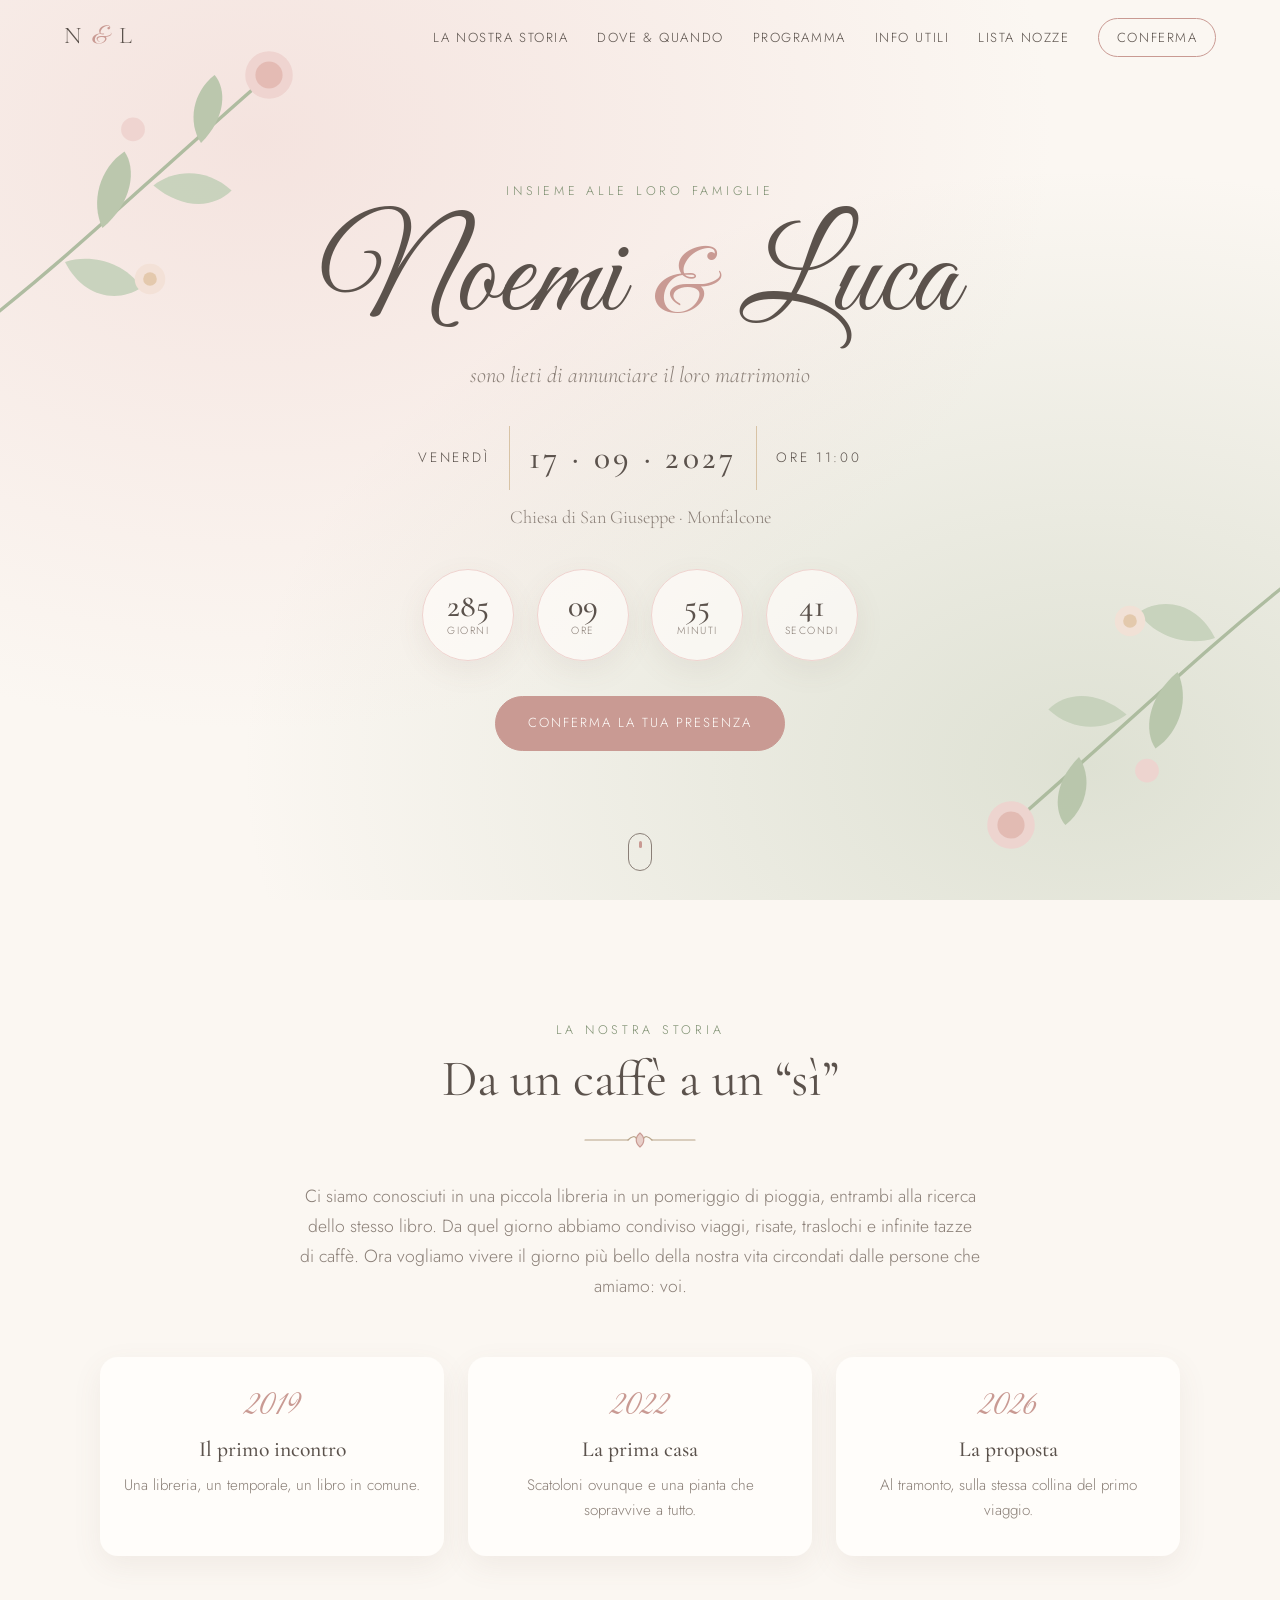
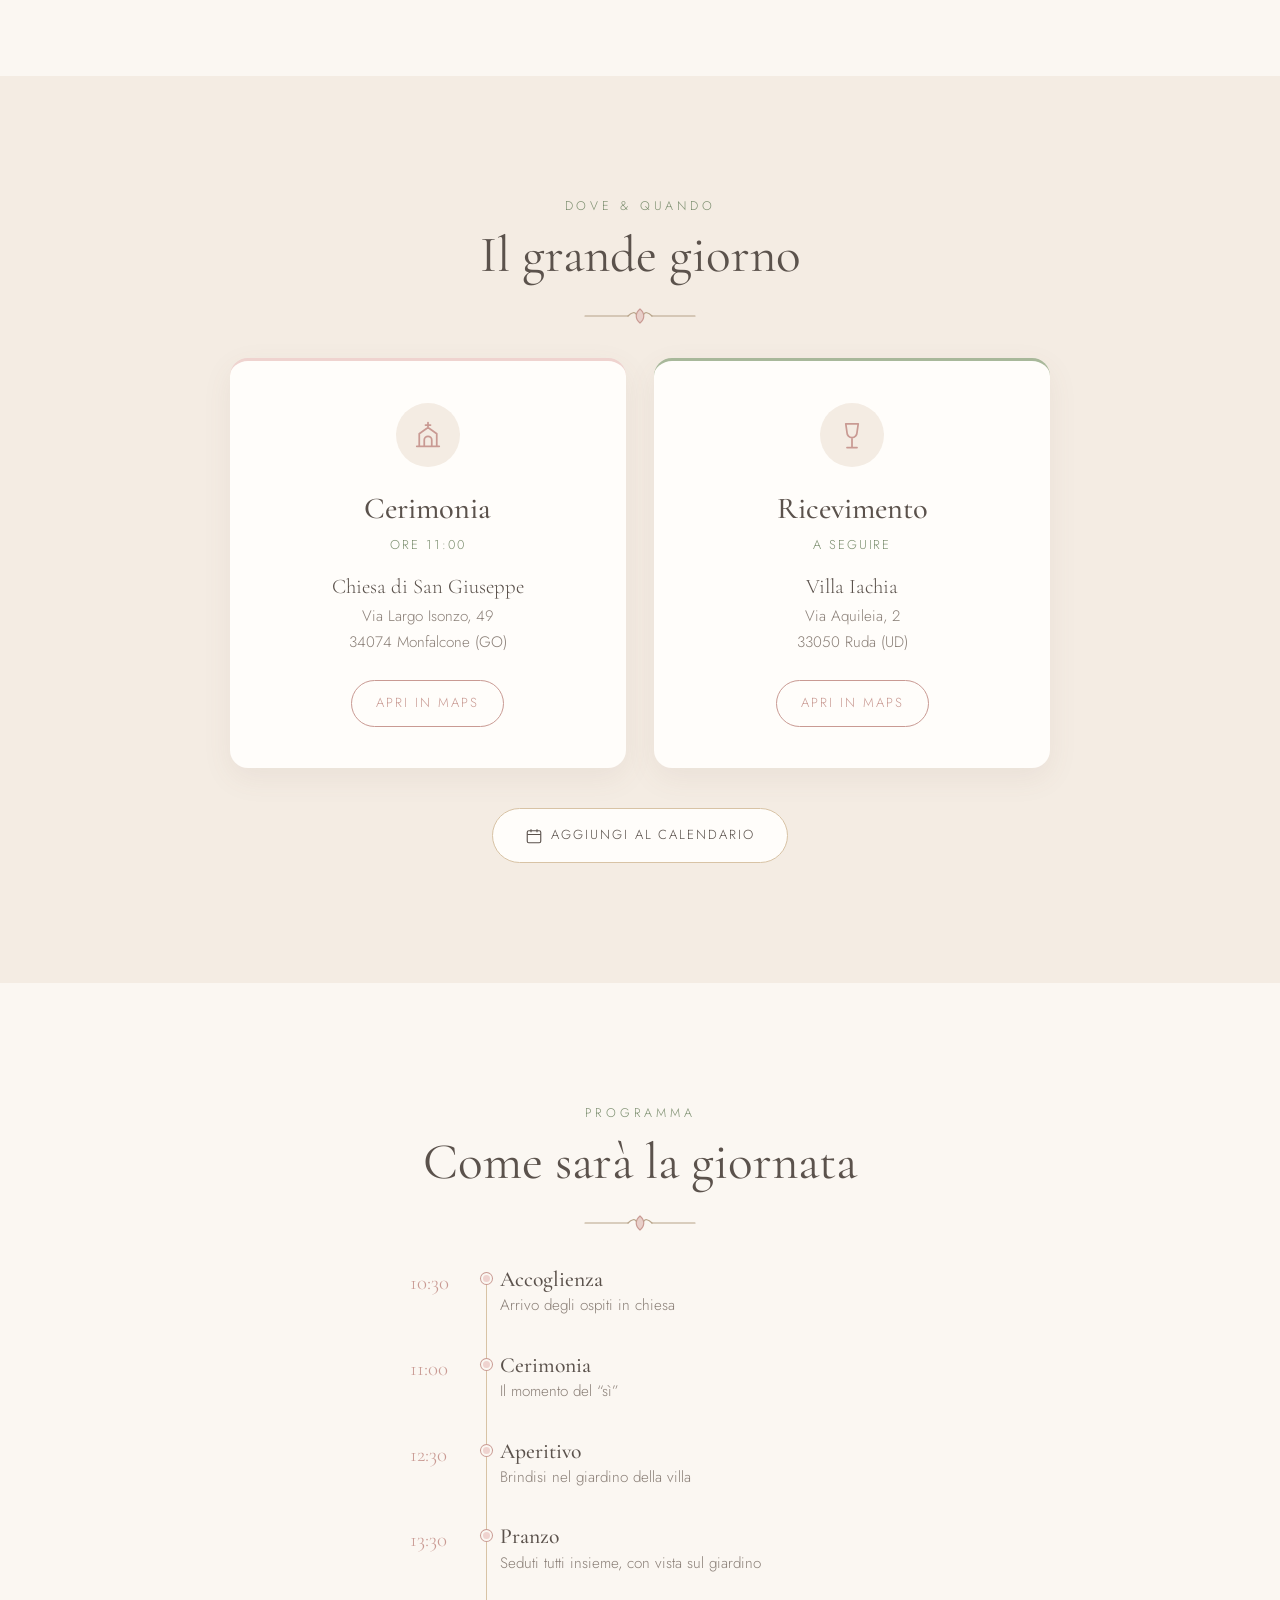
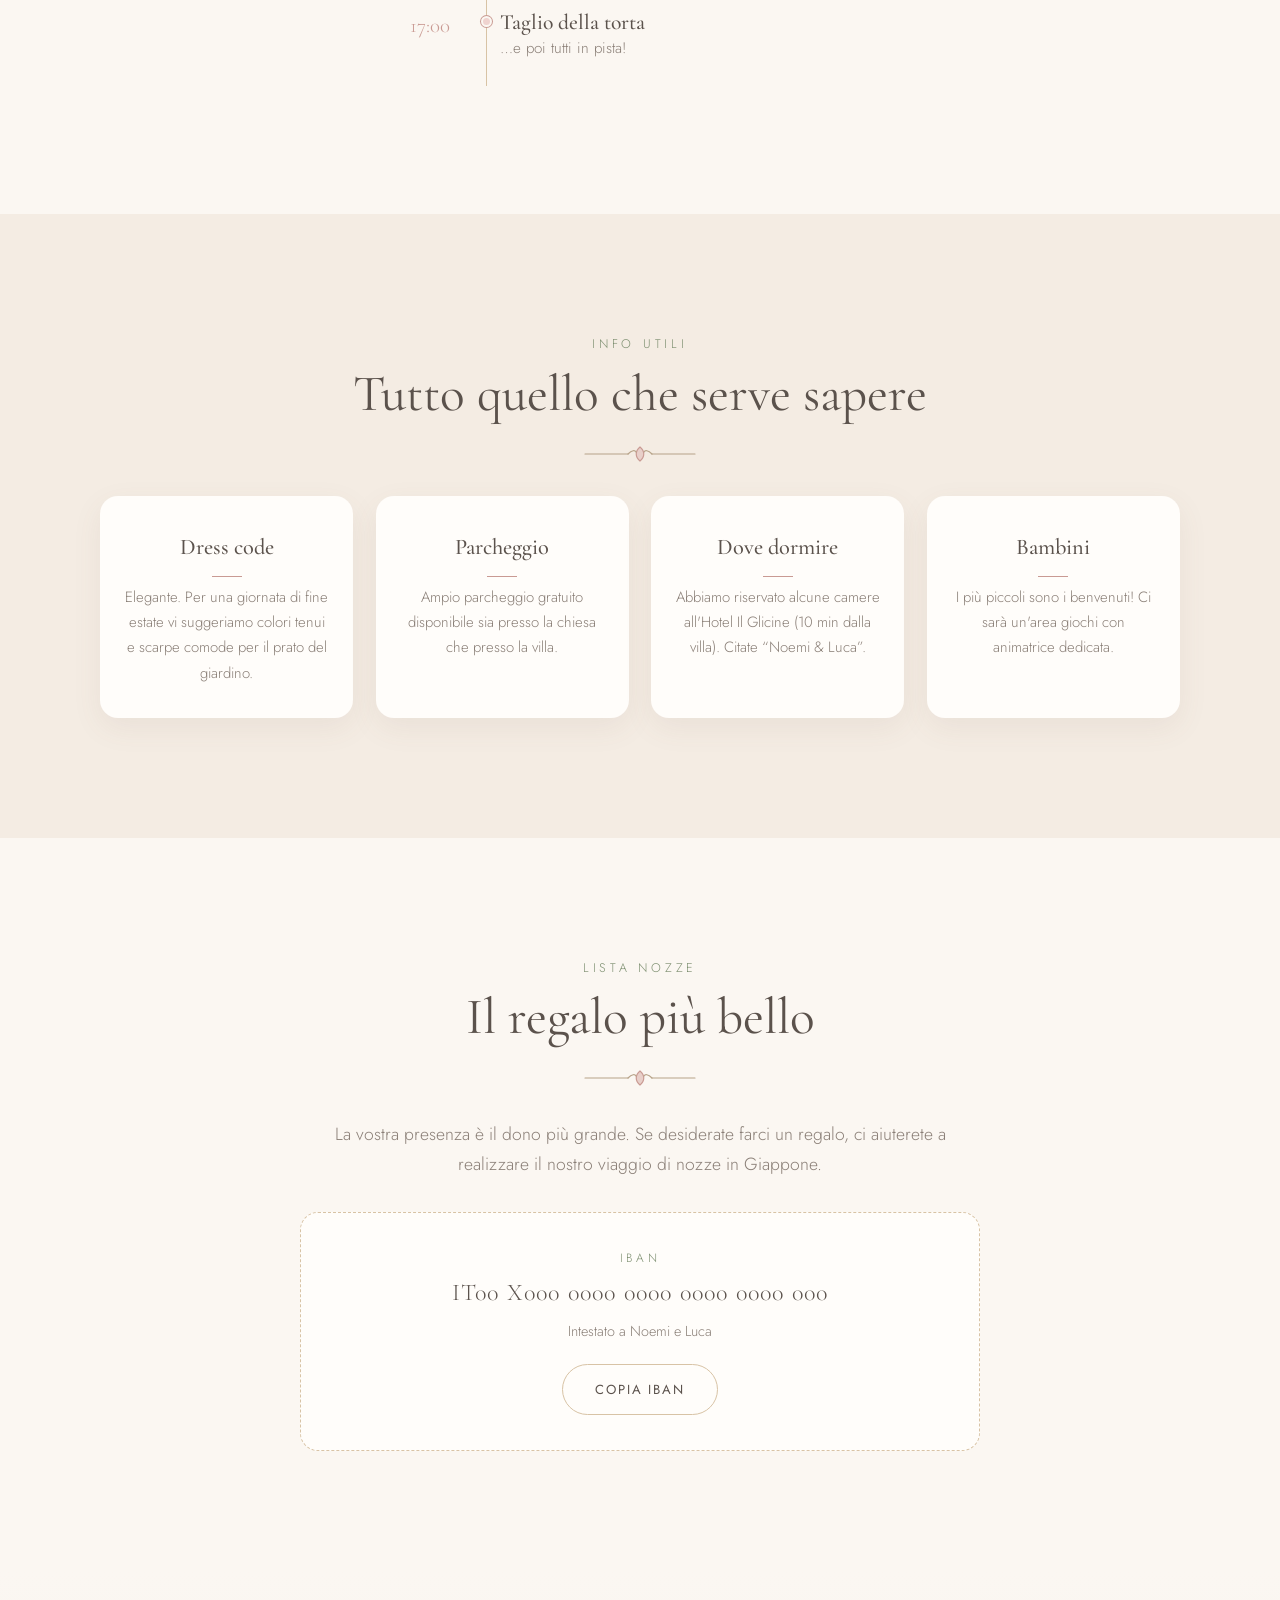
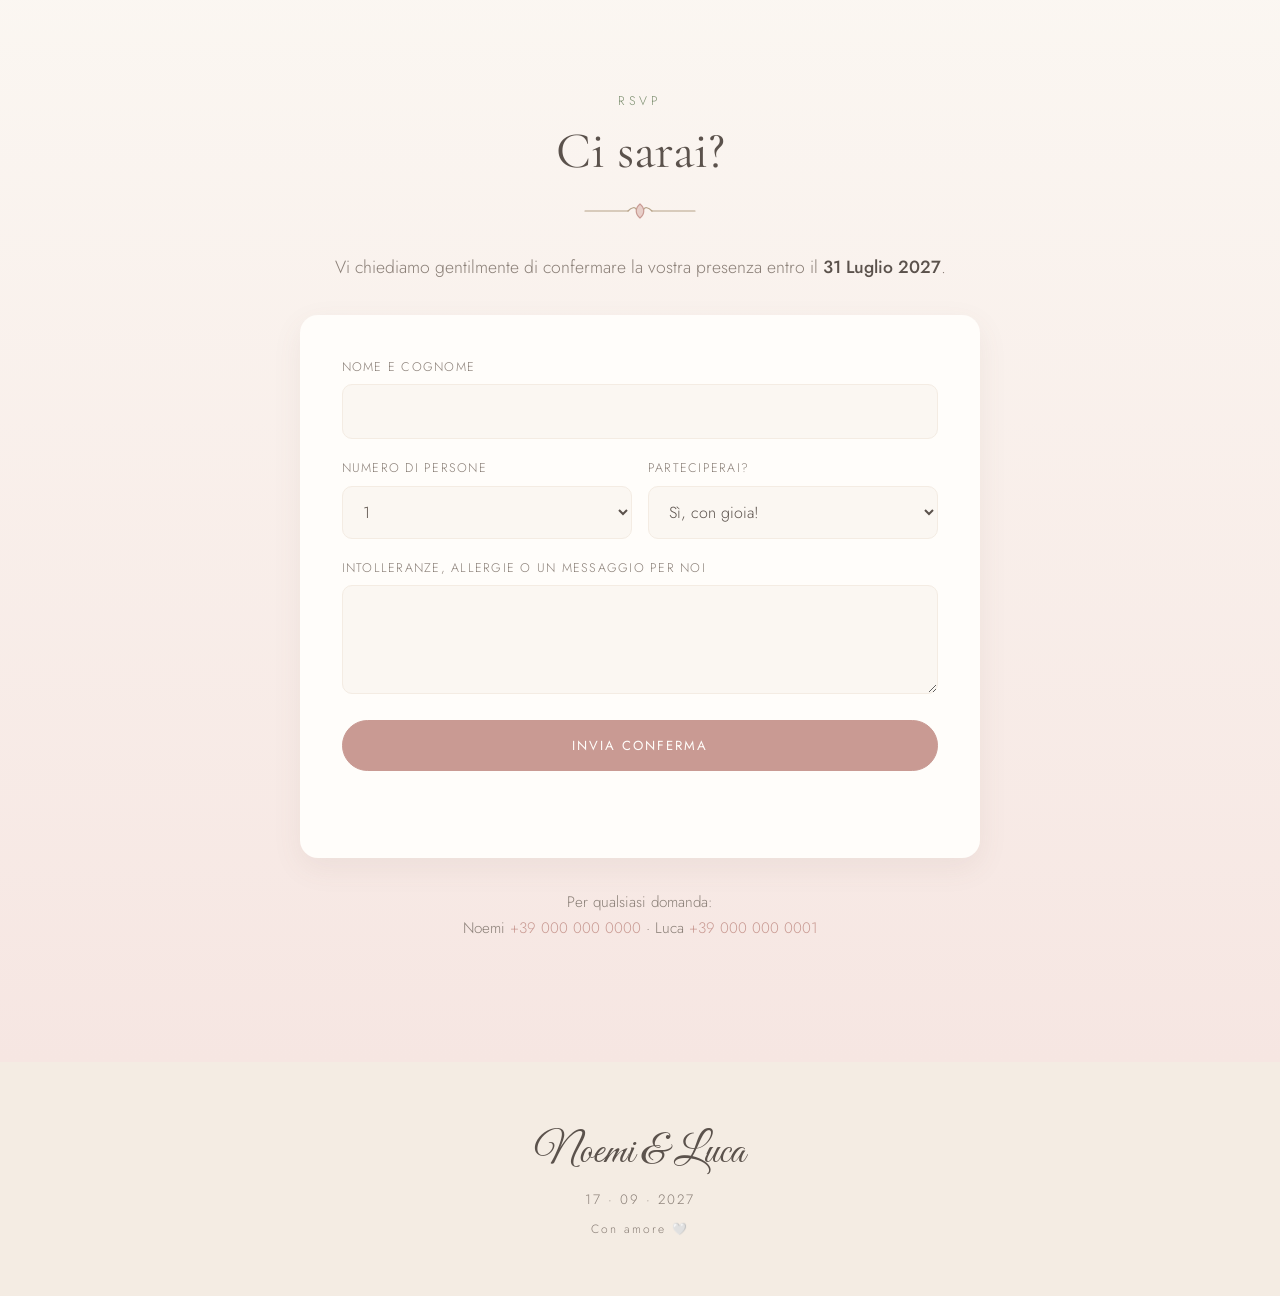
==== index.html @ fcfa87f2 "Luoghi reali dall'invito: Chiesa di San Giuseppe (Monfalcone), Villa Iachia (Ruda) Co-Authored-By: C" ====
<!DOCTYPE html>
<html lang="it">
<head>
  <meta charset="UTF-8">
  <meta name="viewport" content="width=device-width, initial-scale=1.0">
  <title>Noemi & Luca · 17 Settembre 2027</title>
  <meta name="description" content="Siete invitati al matrimonio di Noemi e Luca. Tutte le informazioni su cerimonia, ricevimento e conferma presenza.">
  <meta property="og:title" content="Noemi & Luca si sposano">
  <meta property="og:description" content="17 Settembre 2027 · Tutte le informazioni sul nostro giorno speciale">
  <meta name="theme-color" content="#f8f3ed">
  <link rel="icon" href="data:image/svg+xml,<svg xmlns='http://www.w3.org/2000/svg' viewBox='0 0 100 100'><text y='.9em' font-size='90'>💍</text></svg>">
  <link rel="preconnect" href="https://fonts.googleapis.com">
  <link rel="preconnect" href="https://fonts.gstatic.com" crossorigin>
  <link href="https://fonts.googleapis.com/css2?family=Cormorant+Garamond:ital,wght@0,400;0,500;0,600;1,400&family=Great+Vibes&family=Jost:wght@300;400;500&display=swap" rel="stylesheet">
  <link rel="stylesheet" href="assets/style.css">
</head>
<body>

  <!-- NAV -->
  <header class="nav" id="nav">
    <a href="#home" class="nav__logo">N <span>&amp;</span> L</a>
    <button class="nav__toggle" id="navToggle" aria-label="Apri menu" aria-expanded="false">
      <span></span><span></span>
    </button>
    <nav class="nav__links" id="navLinks">
      <a href="#storia">La nostra storia</a>
      <a href="#dove">Dove &amp; quando</a>
      <a href="#programma">Programma</a>
      <a href="#info">Info utili</a>
      <a href="#regalo">Lista nozze</a>
      <a href="#rsvp" class="nav__cta">Conferma</a>
    </nav>
  </header>

  <!-- HERO -->
  <section class="hero" id="home">
    <svg class="hero__floral hero__floral--tl" viewBox="0 0 200 200" aria-hidden="true"><use href="#floral"/></svg>
    <svg class="hero__floral hero__floral--br" viewBox="0 0 200 200" aria-hidden="true"><use href="#floral"/></svg>

    <div class="hero__content reveal">
      <p class="hero__pre">Insieme alle loro famiglie</p>
      <h1 class="hero__names">Noemi <span>&amp;</span> Luca</h1>
      <p class="hero__sub">sono lieti di annunciare il loro matrimonio</p>
      <div class="hero__date">
        <span>Venerdì</span>
        <strong>17 · 09 · 2027</strong>
        <span>ore 11:00</span>
      </div>
      <p class="hero__place">Chiesa di San Giuseppe · Monfalcone</p>

      <div class="countdown" id="countdown" aria-label="Conto alla rovescia">
        <div><b id="cd-d">0</b><small>giorni</small></div>
        <div><b id="cd-h">0</b><small>ore</small></div>
        <div><b id="cd-m">0</b><small>minuti</small></div>
        <div><b id="cd-s">0</b><small>secondi</small></div>
      </div>

      <a href="#rsvp" class="btn">Conferma la tua presenza</a>
    </div>

    <a href="#storia" class="hero__scroll" aria-label="Scorri giù"><span></span></a>
  </section>

  <!-- STORIA -->
  <section class="section" id="storia">
    <div class="container narrow reveal">
      <p class="eyebrow">La nostra storia</p>
      <h2 class="title">Da un caffè a un “sì”</h2>
      <div class="divider"><svg viewBox="0 0 120 20" aria-hidden="true"><use href="#leafline"/></svg></div>
      <p class="lead">
        Ci siamo conosciuti in una piccola libreria in un pomeriggio di pioggia, entrambi alla ricerca
        dello stesso libro. Da quel giorno abbiamo condiviso viaggi, risate, traslochi e infinite tazze di caffè.
        Ora vogliamo vivere il giorno più bello della nostra vita circondati dalle persone che amiamo: voi.
      </p>
    </div>

    <div class="container timeline-story reveal">
      <div class="moment">
        <span class="moment__year">2019</span>
        <h3>Il primo incontro</h3>
        <p>Una libreria, un temporale, un libro in comune.</p>
      </div>
      <div class="moment">
        <span class="moment__year">2022</span>
        <h3>La prima casa</h3>
        <p>Scatoloni ovunque e una pianta che sopravvive a tutto.</p>
      </div>
      <div class="moment">
        <span class="moment__year">2026</span>
        <h3>La proposta</h3>
        <p>Al tramonto, sulla stessa collina del primo viaggio.</p>
      </div>
    </div>
  </section>

  <!-- DOVE & QUANDO -->
  <section class="section section--tint" id="dove">
    <div class="container reveal">
      <p class="eyebrow">Dove &amp; quando</p>
      <h2 class="title">Il grande giorno</h2>
      <div class="divider"><svg viewBox="0 0 120 20" aria-hidden="true"><use href="#leafline"/></svg></div>

      <div class="cards">
        <article class="card">
          <div class="card__icon">
            <svg viewBox="0 0 24 24" aria-hidden="true"><path d="M12 2v4M10 4h4M5 21V11l7-5 7 5v10M9 21v-5a3 3 0 0 1 6 0v5M3 21h18"/></svg>
          </div>
          <h3>Cerimonia</h3>
          <p class="card__time">ore 11:00</p>
          <p class="card__place">Chiesa di San Giuseppe</p>
          <p class="card__addr">Via Largo Isonzo, 49<br>34074 Monfalcone (GO)</p>
          <a class="btn btn--ghost" href="https://maps.google.com/?q=Chiesa+di+San+Giuseppe+Largo+Isonzo+Monfalcone" target="_blank" rel="noopener">Apri in Maps</a>
        </article>

        <article class="card">
          <div class="card__icon">
            <svg viewBox="0 0 24 24" aria-hidden="true"><path d="M8 22h8M12 15v7M7 3h10l-1 7a4 4 0 0 1-8 0L7 3z"/></svg>
          </div>
          <h3>Ricevimento</h3>
          <p class="card__time">a seguire</p>
          <p class="card__place">Villa Iachia</p>
          <p class="card__addr">Via Aquileia, 2<br>33050 Ruda (UD)</p>
          <a class="btn btn--ghost" href="https://maps.google.com/?q=Villa+Iachia+Via+Aquileia+2+Ruda" target="_blank" rel="noopener">Apri in Maps</a>
        </article>
      </div>

      <div class="calendar-cta">
        <a class="btn btn--soft" href="#" id="addToCalendar">
          <svg viewBox="0 0 24 24" aria-hidden="true"><rect x="3" y="5" width="18" height="16" rx="2"/><path d="M3 10h18M8 3v4M16 3v4"/></svg>
          Aggiungi al calendario
        </a>
      </div>
    </div>
  </section>

  <!-- PROGRAMMA -->
  <section class="section" id="programma">
    <div class="container narrow reveal">
      <p class="eyebrow">Programma</p>
      <h2 class="title">Come sarà la giornata</h2>
      <div class="divider"><svg viewBox="0 0 120 20" aria-hidden="true"><use href="#leafline"/></svg></div>

      <ol class="schedule">
        <li><time>10:30</time><div><h3>Accoglienza</h3><p>Arrivo degli ospiti in chiesa</p></div></li>
        <li><time>11:00</time><div><h3>Cerimonia</h3><p>Il momento del “sì”</p></div></li>
        <li><time>12:30</time><div><h3>Aperitivo</h3><p>Brindisi nel giardino della villa</p></div></li>
        <li><time>13:30</time><div><h3>Pranzo</h3><p>Seduti tutti insieme, con vista sul giardino</p></div></li>
        <li><time>17:00</time><div><h3>Taglio della torta</h3><p>…e poi tutti in pista!</p></div></li>
      </ol>
    </div>
  </section>

  <!-- INFO UTILI -->
  <section class="section section--tint" id="info">
    <div class="container reveal">
      <p class="eyebrow">Info utili</p>
      <h2 class="title">Tutto quello che serve sapere</h2>
      <div class="divider"><svg viewBox="0 0 120 20" aria-hidden="true"><use href="#leafline"/></svg></div>

      <div class="info-grid">
        <div class="info">
          <h3>Dress code</h3>
          <p>Elegante. Per una giornata di fine estate vi suggeriamo colori tenui e scarpe comode per il prato del giardino.</p>
        </div>
        <div class="info">
          <h3>Parcheggio</h3>
          <p>Ampio parcheggio gratuito disponibile sia presso la chiesa che presso la villa.</p>
        </div>
        <div class="info">
          <h3>Dove dormire</h3>
          <p>Abbiamo riservato alcune camere all'Hotel Il Glicine (10 min dalla villa). Citate “Noemi &amp; Luca”.</p>
        </div>
        <div class="info">
          <h3>Bambini</h3>
          <p>I più piccoli sono i benvenuti! Ci sarà un'area giochi con animatrice dedicata.</p>
        </div>
      </div>
    </div>
  </section>

  <!-- REGALO -->
  <section class="section" id="regalo">
    <div class="container narrow reveal">
      <p class="eyebrow">Lista nozze</p>
      <h2 class="title">Il regalo più bello</h2>
      <div class="divider"><svg viewBox="0 0 120 20" aria-hidden="true"><use href="#leafline"/></svg></div>
      <p class="lead">
        La vostra presenza è il dono più grande. Se desiderate farci un regalo,
        ci aiuterete a realizzare il nostro viaggio di nozze in Giappone.
      </p>
      <div class="gift">
        <p class="gift__label">IBAN</p>
        <p class="gift__iban" id="iban">IT00 X000 0000 0000 0000 0000 000</p>
        <p class="gift__owner">Intestato a Noemi e Luca</p>
        <button class="btn btn--soft" id="copyIban" type="button">Copia IBAN</button>
      </div>
    </div>
  </section>

  <!-- RSVP -->
  <section class="section section--rsvp" id="rsvp">
    <div class="container narrow reveal">
      <p class="eyebrow">RSVP</p>
      <h2 class="title">Ci sarai?</h2>
      <div class="divider"><svg viewBox="0 0 120 20" aria-hidden="true"><use href="#leafline"/></svg></div>
      <p class="lead">Vi chiediamo gentilmente di confermare la vostra presenza entro il <strong>31 Luglio 2027</strong>.</p>

      <form class="rsvp" id="rsvpForm">
        <div class="field">
          <label for="nome">Nome e cognome</label>
          <input id="nome" name="nome" type="text" required autocomplete="name">
        </div>
        <div class="field-row">
          <div class="field">
            <label for="ospiti">Numero di persone</label>
            <select id="ospiti" name="ospiti">
              <option>1</option><option>2</option><option>3</option><option>4</option><option>5+</option>
            </select>
          </div>
          <div class="field">
            <label for="presenza">Parteciperai?</label>
            <select id="presenza" name="presenza">
              <option>Sì, con gioia!</option>
              <option>Purtroppo no</option>
            </select>
          </div>
        </div>
        <div class="field">
          <label for="note">Intolleranze, allergie o un messaggio per noi</label>
          <textarea id="note" name="note" rows="3"></textarea>
        </div>
        <button class="btn" type="submit">Invia conferma</button>
        <p class="rsvp__msg" id="rsvpMsg" role="status"></p>
      </form>

      <p class="contacts">
        Per qualsiasi domanda:<br>
        Noemi <a href="tel:+390000000000">+39 000 000 0000</a> · Luca <a href="tel:+390000000001">+39 000 000 0001</a>
      </p>
    </div>
  </section>

  <footer class="footer">
    <p class="footer__names">Noemi &amp; Luca</p>
    <p>17 · 09 · 2027</p>
    <p class="footer__small">Con amore 🤍</p>
  </footer>

  <!-- SVG sprites -->
  <svg width="0" height="0" style="position:absolute" aria-hidden="true">
    <defs>
      <g id="floral" fill="none" stroke-linecap="round">
        <path d="M10 190 C 50 140, 80 110, 150 30" stroke="#a8b89a" stroke-width="2"/>
        <path d="M40 150 C 20 140, 15 120, 25 105 C 40 115, 45 135, 40 150Z" fill="#c5d1ba" />
        <path d="M60 128 C 75 110, 95 108, 105 115 C 95 130, 75 135, 60 128Z" fill="#b5c4a8" />
        <path d="M85 98 C 70 80, 72 62, 82 52 C 95 66, 95 85, 85 98Z" fill="#c5d1ba" />
        <path d="M110 70 C 125 55, 142 55, 150 62 C 140 75, 122 78, 110 70Z" fill="#b5c4a8" />
        <circle cx="150" cy="30" r="14" fill="#efd3cf"/>
        <circle cx="150" cy="30" r="8" fill="#e3b7b0"/>
        <circle cx="30" cy="100" r="9" fill="#f3e1d6"/>
        <circle cx="30" cy="100" r="4" fill="#e3c6a8"/>
        <circle cx="118" cy="110" r="7" fill="#efd3cf"/>
      </g>
      <g id="leafline" fill="none" stroke="#b8a48a" stroke-width="1.2" stroke-linecap="round">
        <path d="M5 10 H48 M72 10 H115"/>
        <path d="M60 3 C 55 7, 55 13, 60 17 C 65 13, 65 7, 60 3Z" fill="#e8cfc9" stroke="#c99a93"/>
        <path d="M48 10 C 52 6, 55 6, 56 8 M72 10 C 68 6, 65 6, 64 8"/>
      </g>
    </defs>
  </svg>

  <script src="assets/script.js"></script>
</body>
</html>
---- assets/style.css ----
/* ===== Palette delicata ===== */
:root {
  --cream: #fbf7f2;
  --linen: #f4ece3;
  --blush: #efd3cf;
  --rose: #c99a93;
  --sage: #a8b89a;
  --sage-dark: #7d8f70;
  --champagne: #d8c3a5;
  --ink: #5b524c;
  --ink-soft: #8a7f77;
  --white: #fffdfa;

  --serif: "Cormorant Garamond", Georgia, serif;
  --script: "Great Vibes", cursive;
  --sans: "Jost", system-ui, sans-serif;

  --radius: 18px;
  --shadow: 0 10px 30px rgba(120, 95, 80, .08);
}

*, *::before, *::after { box-sizing: border-box; margin: 0; padding: 0; }
html { scroll-behavior: smooth; scroll-padding-top: 70px; }
body {
  font-family: var(--sans);
  font-weight: 300;
  color: var(--ink);
  background: var(--cream);
  line-height: 1.7;
  -webkit-font-smoothing: antialiased;
  overflow-x: hidden;
}
img, svg { display: block; max-width: 100%; }
a { color: var(--rose); }

.container { width: min(1080px, 90%); margin-inline: auto; }
.narrow { width: min(680px, 90%); text-align: center; }

/* ===== NAV ===== */
.nav {
  position: fixed; inset: 0 0 auto 0; z-index: 50;
  display: flex; align-items: center; justify-content: space-between;
  padding: 1rem 5%;
  transition: background .4s, box-shadow .4s, padding .4s;
}
.nav.scrolled {
  background: rgba(251, 247, 242, .92);
  backdrop-filter: blur(8px);
  box-shadow: 0 2px 20px rgba(120, 95, 80, .06);
  padding-block: .6rem;
}
.nav__logo {
  font-family: var(--serif); font-size: 1.5rem; letter-spacing: .1em;
  color: var(--ink); text-decoration: none;
}
.nav__logo span { font-family: var(--script); color: var(--rose); font-size: 1.6rem; }
.nav__links { display: flex; gap: 1.8rem; align-items: center; }
.nav__links a {
  color: var(--ink); text-decoration: none; font-size: .82rem;
  letter-spacing: .12em; text-transform: uppercase; position: relative;
}
.nav__links a:not(.nav__cta)::after {
  content: ""; position: absolute; left: 0; bottom: -4px; height: 1px; width: 0;
  background: var(--rose); transition: width .3s;
}
.nav__links a:hover::after { width: 100%; }
.nav__cta {
  border: 1px solid var(--rose); padding: .45rem 1.1rem; border-radius: 999px;
  transition: background .3s, color .3s;
}
.nav__cta:hover { background: var(--rose); color: var(--white) !important; }
.nav__toggle { display: none; }

/* ===== HERO ===== */
.hero {
  min-height: 100vh; min-height: 100svh;
  display: grid; place-items: center; text-align: center;
  position: relative; overflow: hidden;
  padding: 6rem 1.5rem 4rem;
  background:
    radial-gradient(ellipse at 20% 15%, rgba(239, 211, 207, .55), transparent 55%),
    radial-gradient(ellipse at 85% 85%, rgba(168, 184, 154, .35), transparent 55%),
    var(--cream);
}
.hero__floral { position: absolute; width: clamp(160px, 28vw, 340px); opacity: .9; pointer-events: none; }
.hero__floral--tl { top: -10px; left: -20px; transform: rotate(90deg) scaleX(-1); }
.hero__floral--br { bottom: -10px; right: -20px; transform: rotate(-90deg) scaleX(-1); }

.hero__pre, .eyebrow {
  font-size: .78rem; letter-spacing: .3em; text-transform: uppercase; color: var(--sage-dark);
}
.hero__names {
  font-family: var(--script); font-weight: 400;
  font-size: clamp(3.6rem, 13vw, 8rem); line-height: 1.1;
  color: var(--ink); margin: .5rem 0 .3rem;
}
.hero__names span { color: var(--rose); font-size: .7em; padding: 0 .1em; }
.hero__sub { font-family: var(--serif); font-style: italic; font-size: clamp(1.1rem, 3.5vw, 1.4rem); color: var(--ink-soft); }
.hero__date {
  display: flex; align-items: center; justify-content: center; gap: 1.2rem;
  margin: 2rem auto .8rem; font-size: .85rem; letter-spacing: .2em; text-transform: uppercase;
}
.hero__date strong {
  font-family: var(--serif); font-weight: 500; font-size: clamp(1.5rem, 5vw, 2.1rem);
  letter-spacing: .1em; padding: .2rem 1.2rem;
  border-left: 1px solid var(--champagne); border-right: 1px solid var(--champagne);
}
.hero__place { font-family: var(--serif); font-size: 1.15rem; color: var(--ink-soft); }

.countdown {
  display: flex; justify-content: center; gap: clamp(.6rem, 3vw, 1.4rem);
  margin: 2.2rem 0;
}
.countdown div {
  width: clamp(66px, 18vw, 92px); aspect-ratio: 1;
  display: grid; place-content: center;
  background: rgba(255, 253, 250, .7); border: 1px solid var(--blush);
  border-radius: 50%; box-shadow: var(--shadow);
}
.countdown b { font-family: var(--serif); font-weight: 500; font-size: clamp(1.4rem, 5vw, 2rem); line-height: 1; }
.countdown small { font-size: .65rem; letter-spacing: .15em; text-transform: uppercase; color: var(--ink-soft); }

.hero__scroll {
  position: absolute; bottom: 1.8rem; left: 50%; transform: translateX(-50%);
  width: 24px; height: 38px; border: 1px solid var(--ink-soft); border-radius: 12px;
}
.hero__scroll span {
  position: absolute; top: 7px; left: 50%; width: 3px; height: 7px; margin-left: -1.5px;
  background: var(--rose); border-radius: 2px; animation: scroll 1.8s infinite;
}
@keyframes scroll { 0% { opacity: 0; transform: translateY(0); } 40% { opacity: 1; } 100% { opacity: 0; transform: translateY(12px); } }

/* ===== BUTTONS ===== */
.btn {
  display: inline-flex; align-items: center; gap: .5rem;
  font-family: var(--sans); font-size: .82rem; letter-spacing: .15em; text-transform: uppercase;
  padding: .95rem 2rem; border-radius: 999px; border: 1px solid var(--rose);
  background: var(--rose); color: var(--white); text-decoration: none; cursor: pointer;
  transition: transform .25s, box-shadow .25s, background .25s;
}
.btn:hover { transform: translateY(-2px); box-shadow: 0 8px 20px rgba(201, 154, 147, .35); }
.btn--ghost { background: transparent; color: var(--rose); padding: .7rem 1.5rem; }
.btn--ghost:hover { background: var(--rose); color: var(--white); }
.btn--soft { background: var(--white); color: var(--ink); border-color: var(--champagne); }
.btn--soft svg { width: 18px; fill: none; stroke: currentColor; stroke-width: 1.5; }

/* ===== SECTIONS ===== */
.section { padding: clamp(4.5rem, 10vw, 7.5rem) 0; text-align: center; }
.section--tint { background: var(--linen); }
.section--rsvp { background: linear-gradient(180deg, var(--cream), #f6e6e2); }
.title {
  font-family: var(--serif); font-weight: 400;
  font-size: clamp(2.1rem, 6vw, 3.2rem); line-height: 1.2; margin-top: .5rem;
}
.divider { width: 120px; margin: 1.2rem auto 2rem; }
.lead { font-size: clamp(1rem, 2.5vw, 1.1rem); color: var(--ink-soft); }
.lead strong { color: var(--ink); font-weight: 500; }

/* Story */
.timeline-story {
  display: grid; grid-template-columns: repeat(3, 1fr); gap: 1.5rem; margin-top: 3.5rem;
}
.moment {
  padding: 2rem 1.5rem; background: var(--white); border-radius: var(--radius);
  box-shadow: var(--shadow); position: relative;
}
.moment__year {
  font-family: var(--script); font-size: 2.2rem; color: var(--rose); line-height: 1;
}
.moment h3 { font-family: var(--serif); font-weight: 500; font-size: 1.35rem; margin: .4rem 0 .3rem; }
.moment p { font-size: .95rem; color: var(--ink-soft); }

/* Cards */
.cards { display: grid; grid-template-columns: repeat(2, 1fr); gap: 1.8rem; max-width: 820px; margin: 0 auto; }
.card {
  background: var(--white); border-radius: var(--radius); padding: 2.6rem 2rem;
  box-shadow: var(--shadow); border-top: 3px solid var(--blush);
}
.card:nth-child(2) { border-top-color: var(--sage); }
.card__icon {
  width: 64px; height: 64px; margin: 0 auto 1rem; border-radius: 50%;
  display: grid; place-items: center; background: var(--linen);
}
.card__icon svg { width: 30px; fill: none; stroke: var(--rose); stroke-width: 1.4; stroke-linecap: round; stroke-linejoin: round; }
.card h3 { font-family: var(--serif); font-weight: 500; font-size: 1.9rem; }
.card__time { letter-spacing: .15em; text-transform: uppercase; font-size: .8rem; color: var(--sage-dark); margin-bottom: .8rem; }
.card__place { font-family: var(--serif); font-size: 1.3rem; }
.card__addr { color: var(--ink-soft); font-size: .95rem; margin-bottom: 1.5rem; }
.calendar-cta { margin-top: 2.5rem; }

/* Schedule */
.schedule { list-style: none; text-align: left; position: relative; max-width: 460px; margin: 0 auto; }
.schedule::before {
  content: ""; position: absolute; left: 76px; top: 8px; bottom: 8px; width: 1px; background: var(--champagne);
}
.schedule li { display: flex; gap: 2.4rem; padding: 0 0 2rem; position: relative; }
.schedule li::before {
  content: ""; position: absolute; left: 71px; top: 8px; width: 11px; height: 11px;
  border-radius: 50%; background: var(--blush); border: 2px solid var(--cream); box-shadow: 0 0 0 1px var(--rose);
}
.schedule time { font-family: var(--serif); font-size: 1.3rem; width: 52px; flex-shrink: 0; color: var(--rose); }
.schedule h3 { font-family: var(--serif); font-weight: 500; font-size: 1.35rem; line-height: 1.3; }
.schedule p { color: var(--ink-soft); font-size: .95rem; }

/* Info */
.info-grid { display: grid; grid-template-columns: repeat(4, 1fr); gap: 1.4rem; }
.info { background: var(--white); border-radius: var(--radius); padding: 2rem 1.5rem; box-shadow: var(--shadow); }
.info h3 { font-family: var(--serif); font-weight: 500; font-size: 1.4rem; margin-bottom: .5rem; }
.info h3::after { content: ""; display: block; width: 30px; height: 1px; background: var(--rose); margin: .6rem auto 0; }
.info p { font-size: .93rem; color: var(--ink-soft); }

/* Gift */
.gift {
  margin-top: 2rem; padding: 2.2rem 1.5rem; border-radius: var(--radius);
  border: 1px dashed var(--champagne); background: var(--white);
}
.gift__label { font-size: .75rem; letter-spacing: .3em; color: var(--sage-dark); }
.gift__iban { font-family: var(--serif); font-size: clamp(1.05rem, 4vw, 1.5rem); letter-spacing: .05em; margin: .3rem 0; word-break: break-word; }
.gift__owner { color: var(--ink-soft); font-size: .9rem; margin-bottom: 1.3rem; }

/* RSVP */
.rsvp {
  text-align: left; background: var(--white); padding: clamp(1.6rem, 5vw, 2.6rem);
  border-radius: var(--radius); box-shadow: var(--shadow); margin-top: 2rem;
}
.field { display: flex; flex-direction: column; margin-bottom: 1.2rem; flex: 1; }
.field-row { display: flex; gap: 1rem; }
.field label { font-size: .78rem; letter-spacing: .1em; text-transform: uppercase; margin-bottom: .4rem; color: var(--ink-soft); }
.field input, .field select, .field textarea {
  font: inherit; color: var(--ink); background: var(--cream);
  border: 1px solid var(--linen); border-radius: 10px; padding: .8rem 1rem;
  transition: border-color .3s, box-shadow .3s; width: 100%;
}
.field input:focus, .field select:focus, .field textarea:focus {
  outline: none; border-color: var(--blush); box-shadow: 0 0 0 3px rgba(239, 211, 207, .5);
}
.rsvp .btn { width: 100%; justify-content: center; margin-top: .4rem; }
.rsvp__msg { text-align: center; margin-top: 1rem; font-family: var(--serif); font-size: 1.2rem; color: var(--sage-dark); min-height: 1.5em; }
.contacts { margin-top: 2rem; color: var(--ink-soft); font-size: .95rem; }
.contacts a { text-decoration: none; }

/* Footer */
.footer { text-align: center; padding: 3.5rem 1rem; background: var(--linen); color: var(--ink-soft); letter-spacing: .15em; font-size: .85rem; }
.footer__names { font-family: var(--script); font-size: 2.6rem; color: var(--ink); letter-spacing: 0; }
.footer__small { margin-top: .5rem; font-size: .75rem; }

/* Reveal animation */
.reveal { opacity: 0; transform: translateY(30px); transition: opacity 1s ease, transform 1s ease; }
.reveal.visible { opacity: 1; transform: none; }
@media (prefers-reduced-motion: reduce) {
  .reveal { opacity: 1; transform: none; transition: none; }
  html { scroll-behavior: auto; }
}

/* ===== RESPONSIVE ===== */
@media (max-width: 960px) {
  .info-grid { grid-template-columns: repeat(2, 1fr); }
}
@media (max-width: 820px) {
  .nav__toggle {
    display: flex; flex-direction: column; gap: 6px; z-index: 60;
    background: none; border: 0; cursor: pointer; padding: 8px;
  }
  .nav__toggle span { width: 26px; height: 1.5px; background: var(--ink); transition: transform .3s; }
  .nav__toggle[aria-expanded="true"] span:first-child { transform: translateY(3.75px) rotate(45deg); }
  .nav__toggle[aria-expanded="true"] span:last-child { transform: translateY(-3.75px) rotate(-45deg); }
  .nav__links {
    position: fixed; inset: 0; flex-direction: column; justify-content: center; gap: 2rem;
    background: rgba(251, 247, 242, .98); opacity: 0; pointer-events: none; transition: opacity .35s;
  }
  .nav__links.open { opacity: 1; pointer-events: auto; }
  .nav__links a { font-size: 1rem; }

  .timeline-story, .cards { grid-template-columns: 1fr; }
}
@media (max-width: 560px) {
  .info-grid { grid-template-columns: 1fr; }
  .field-row { flex-direction: column; gap: 0; }
  .hero__date { gap: .6rem; font-size: .7rem; }
  .hero__date strong { padding: .2rem .7rem; }
  .schedule::before { left: 64px; }
  .schedule li::before { left: 59px; }
  .schedule li { gap: 2rem; }
}
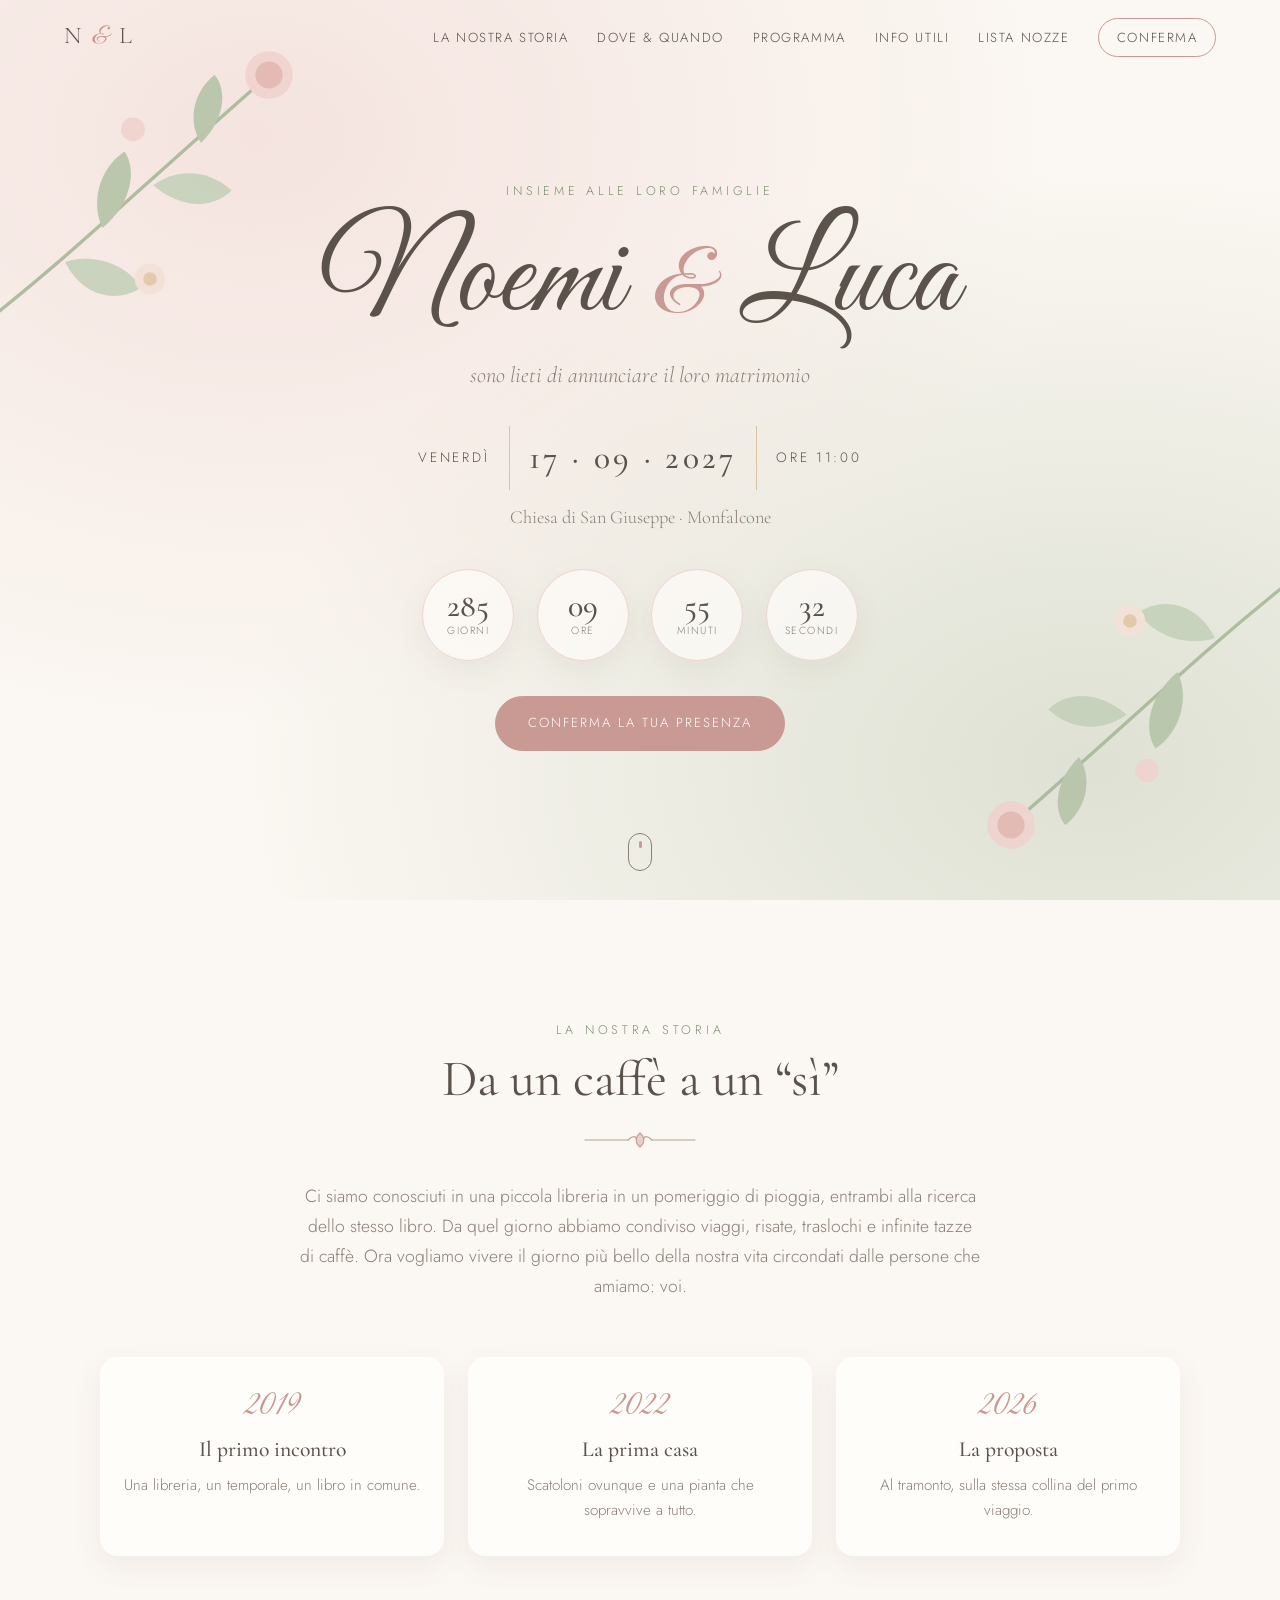
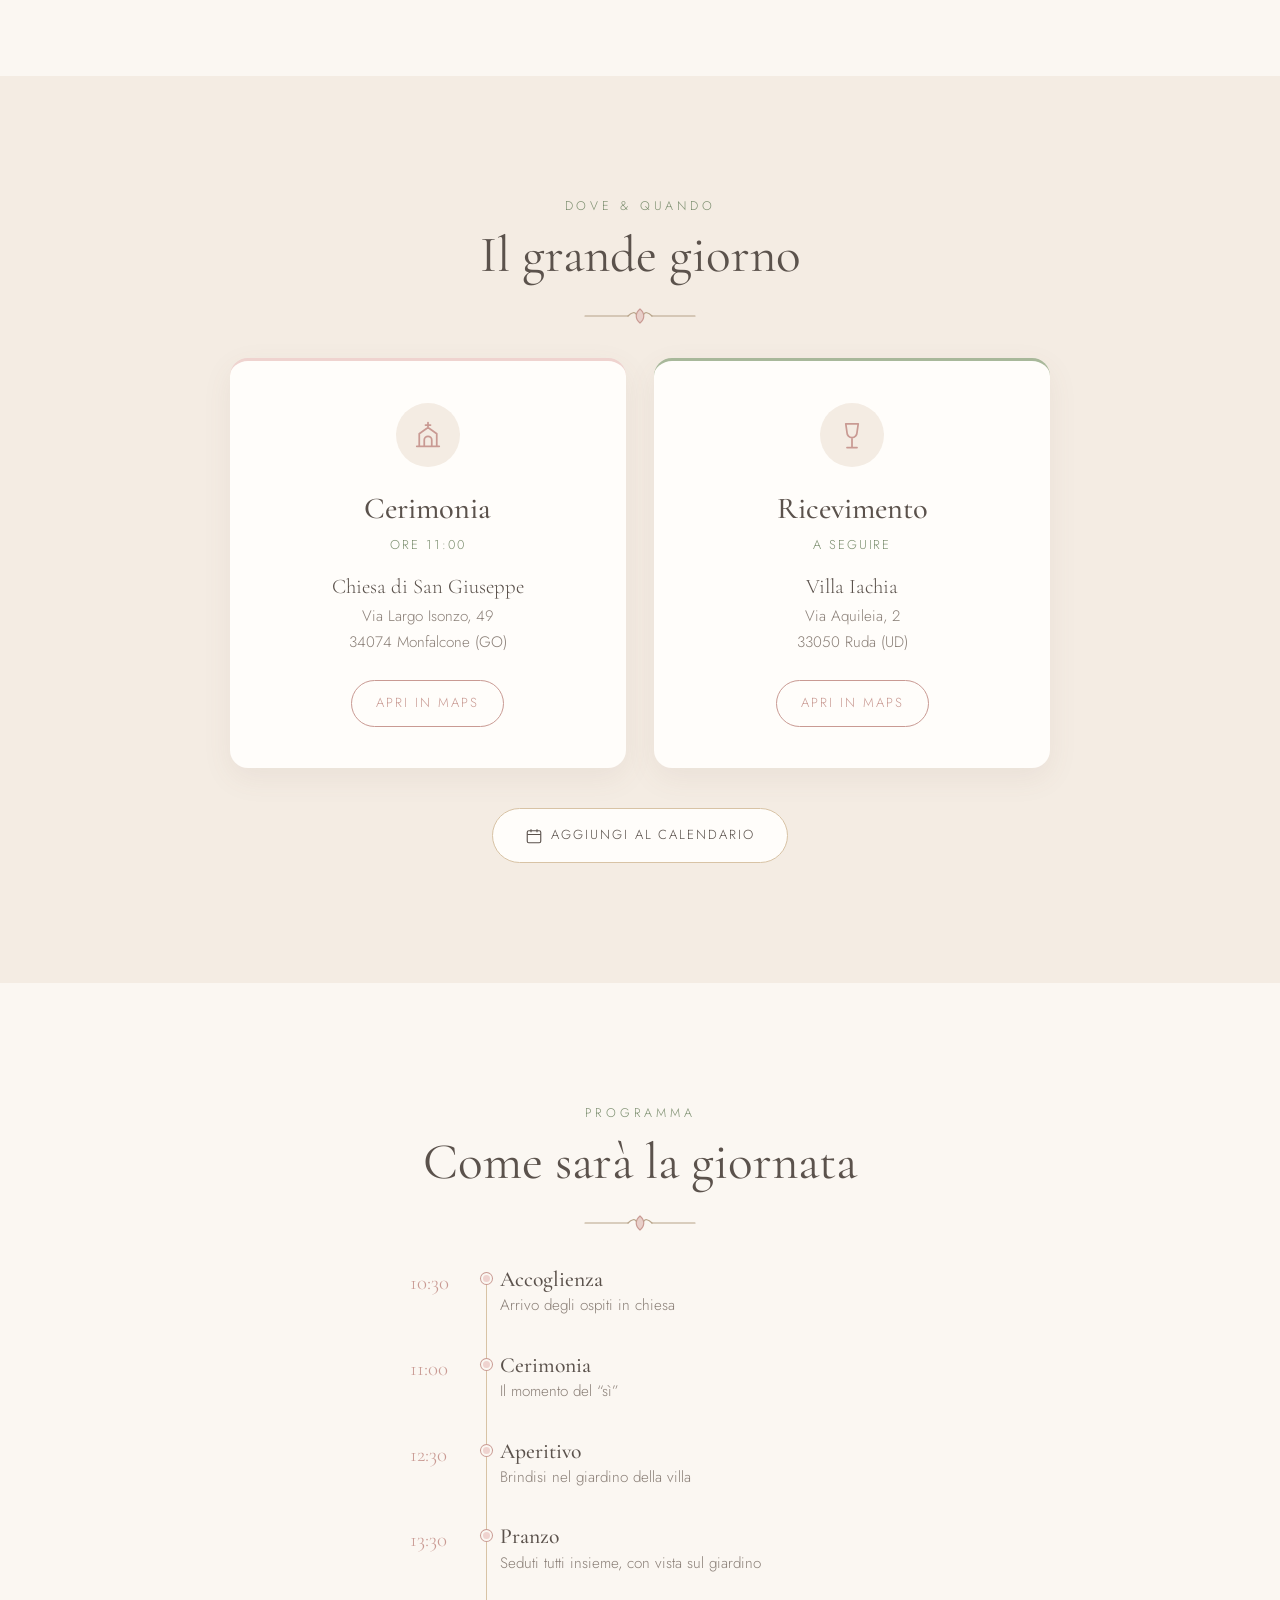
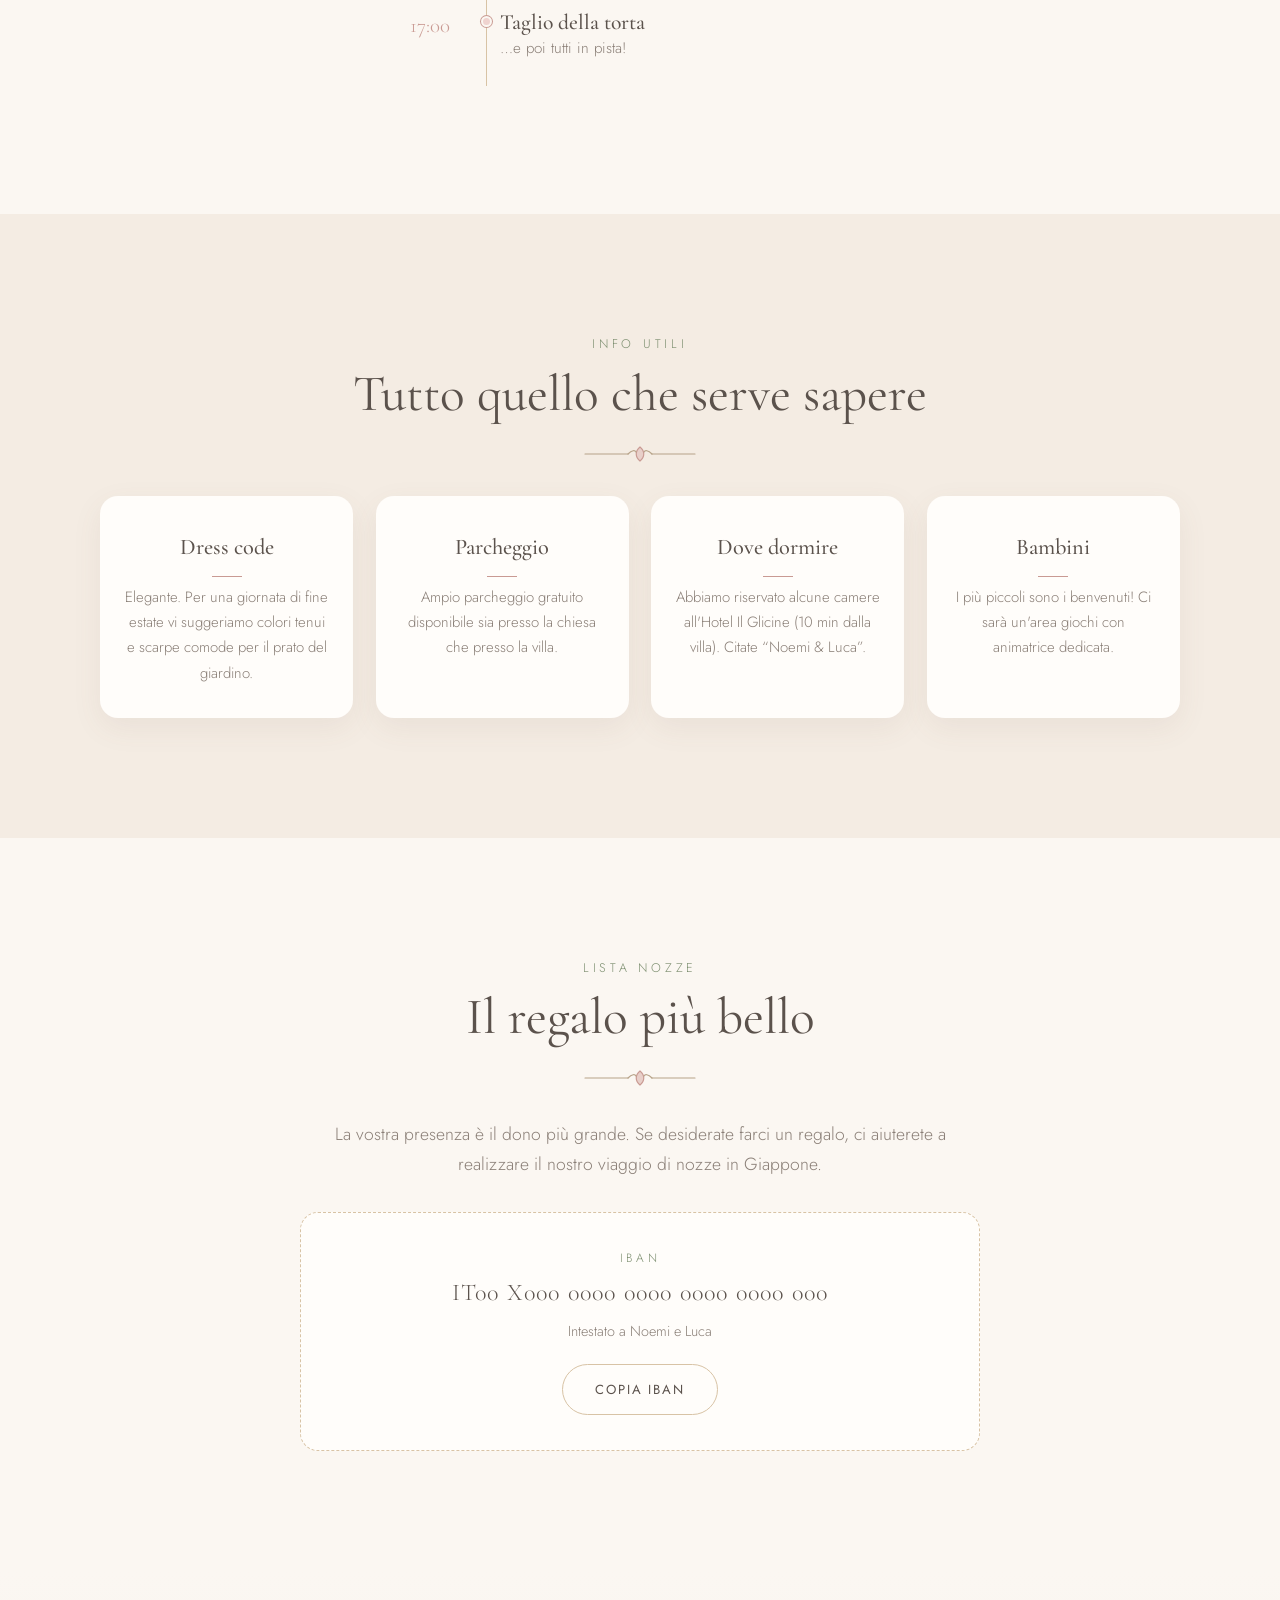
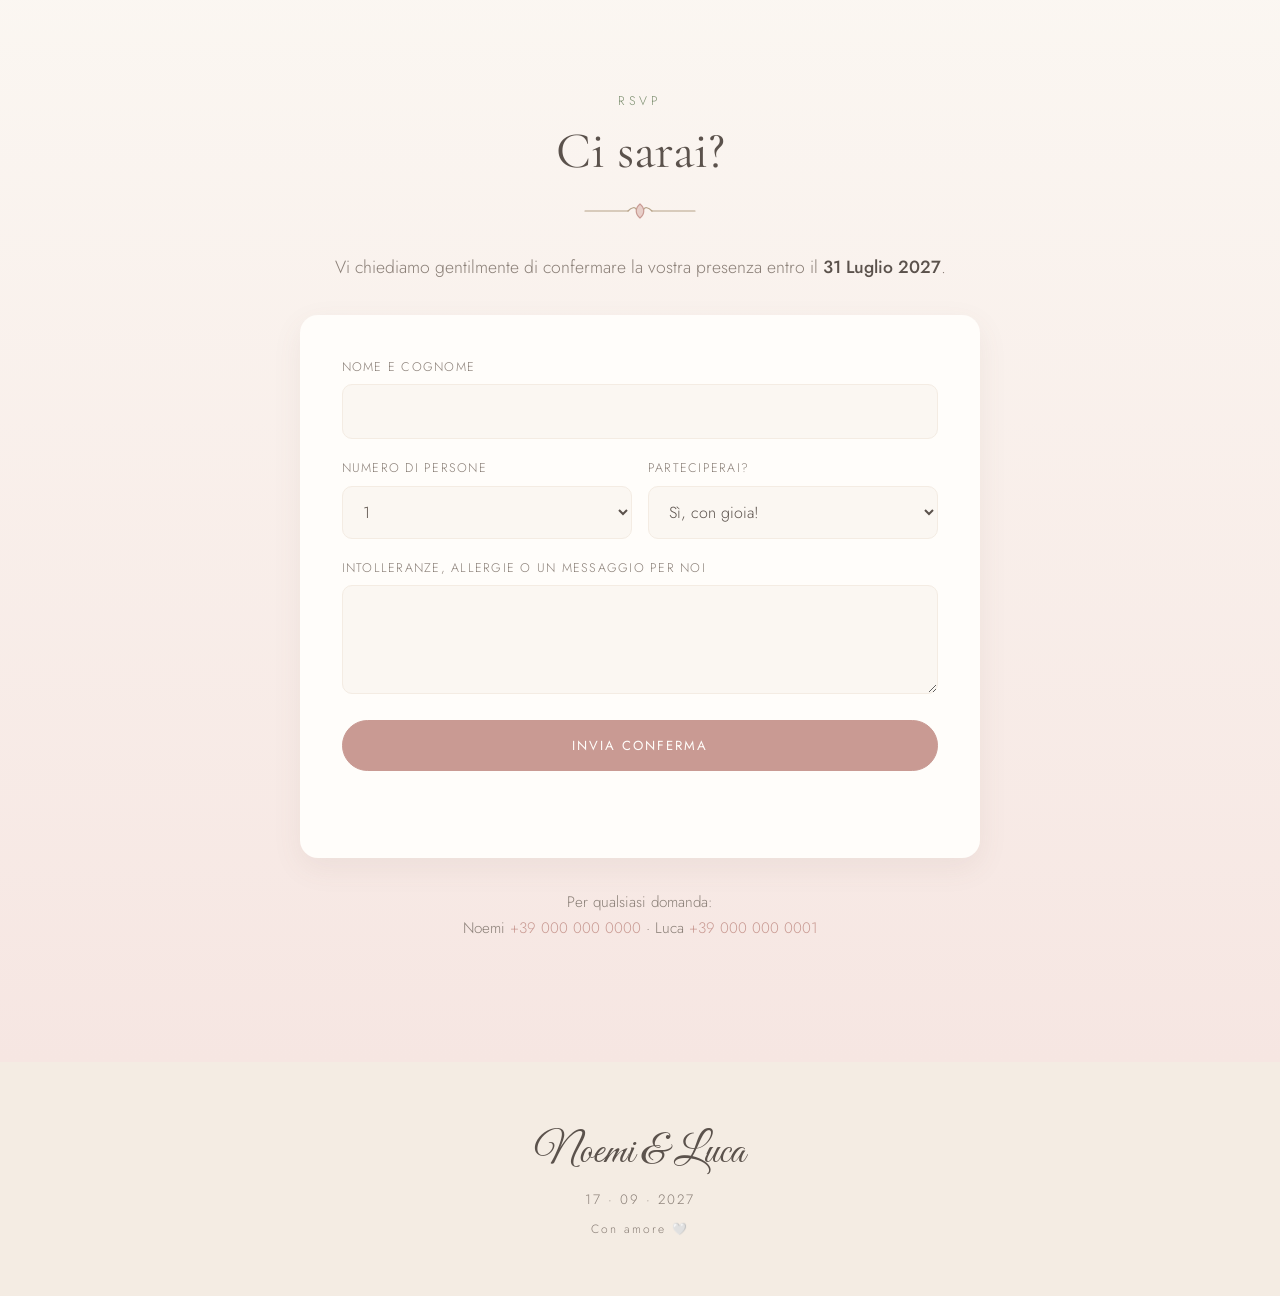
==== commit a0ffde69: "RSVP collegato a Foglio Google (URL da inserire), anti-spam e stati di invio Co-Authored-By: Claude " ====
--- a/index.html
+++ b/index.html
@@ -229,6 +229,7 @@
           <label for="note">Intolleranze, allergie o un messaggio per noi</label>
           <textarea id="note" name="note" rows="3"></textarea>
         </div>
+        <input class="hp" type="text" name="sito" tabindex="-1" autocomplete="off" aria-hidden="true">
         <button class="btn" type="submit">Invia conferma</button>
         <p class="rsvp__msg" id="rsvpMsg" role="status"></p>
       </form>
--- a/assets/style.css
+++ b/assets/style.css
@@ -234,6 +234,9 @@
 .field input:focus, .field select:focus, .field textarea:focus {
   outline: none; border-color: var(--blush); box-shadow: 0 0 0 3px rgba(239, 211, 207, .5);
 }
+.hp { position: absolute; left: -9999px; width: 1px; height: 1px; opacity: 0; }
+.rsvp .btn[disabled] { opacity: .6; cursor: wait; transform: none; }
+.rsvp__msg.error { color: var(--rose); }
 .rsvp .btn { width: 100%; justify-content: center; margin-top: .4rem; }
 .rsvp__msg { text-align: center; margin-top: 1rem; font-family: var(--serif); font-size: 1.2rem; color: var(--sage-dark); min-height: 1.5em; }
 .contacts { margin-top: 2rem; color: var(--ink-soft); font-size: .95rem; }
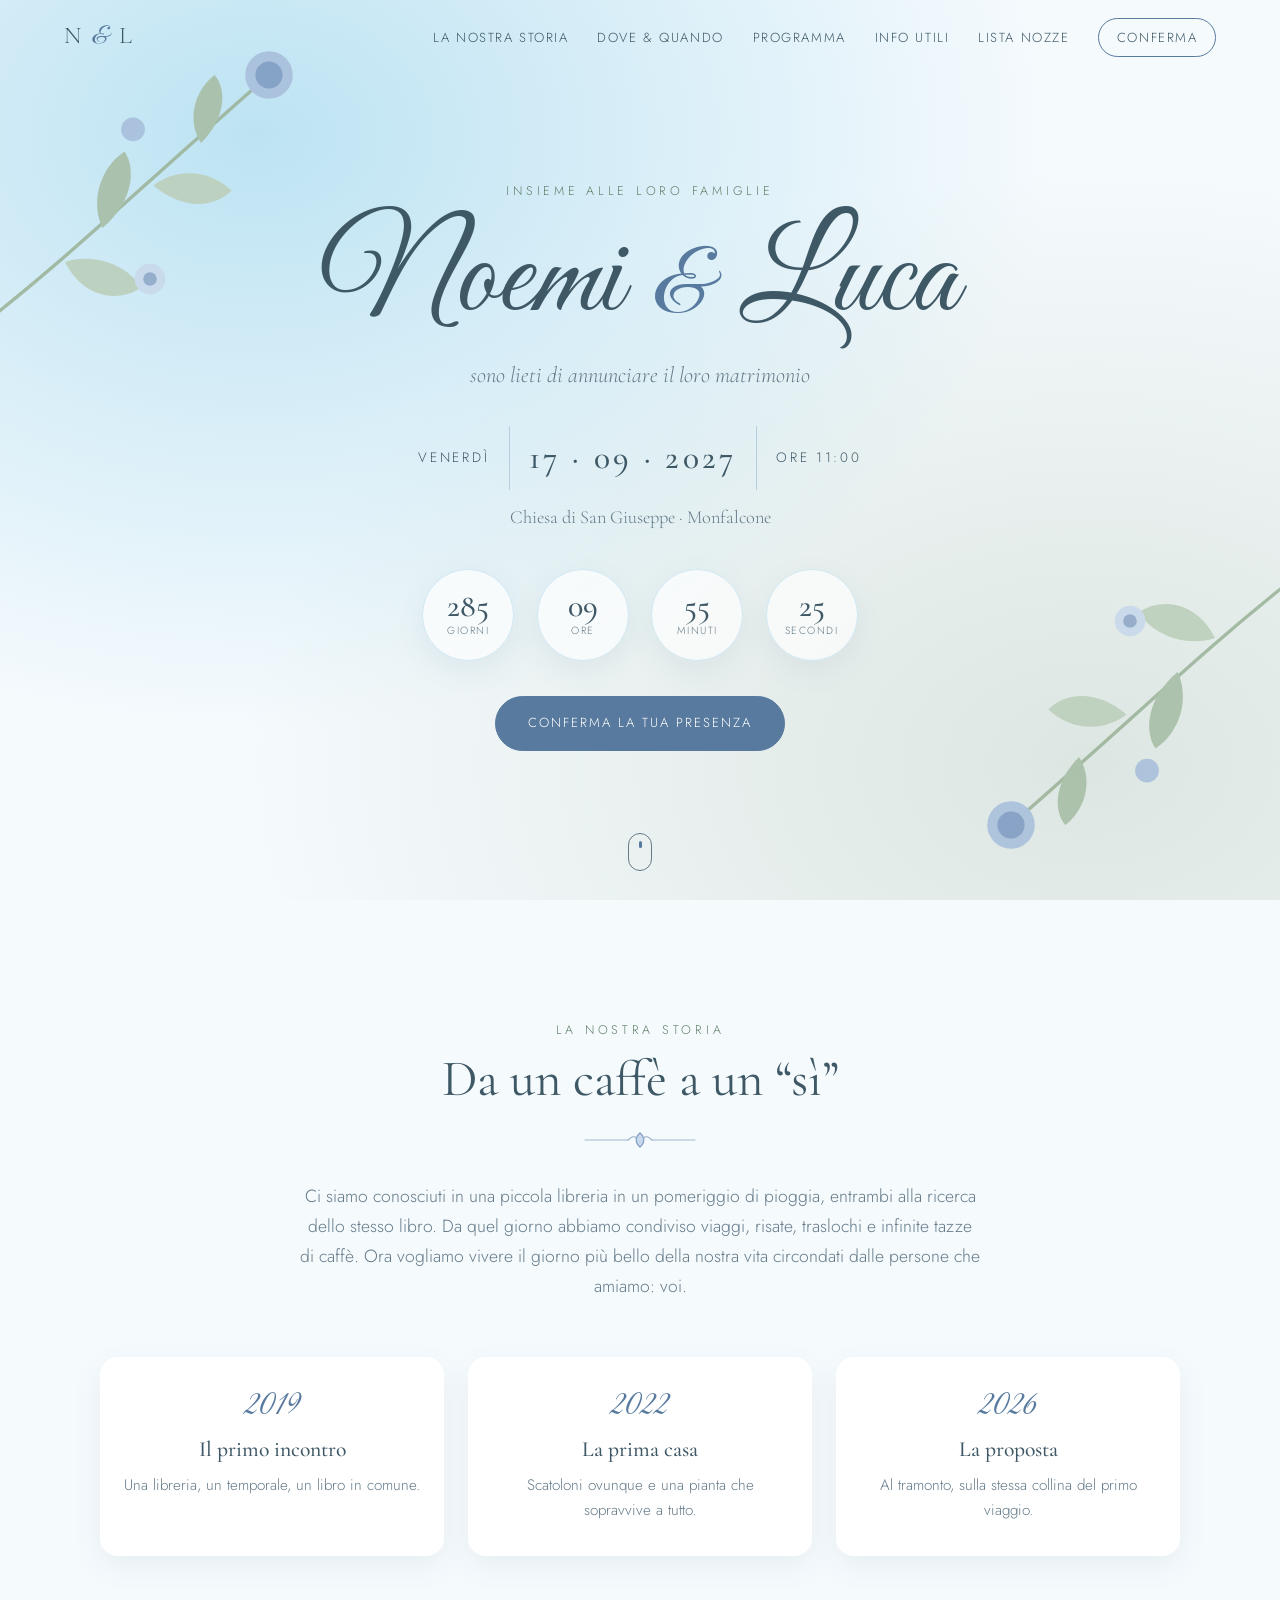
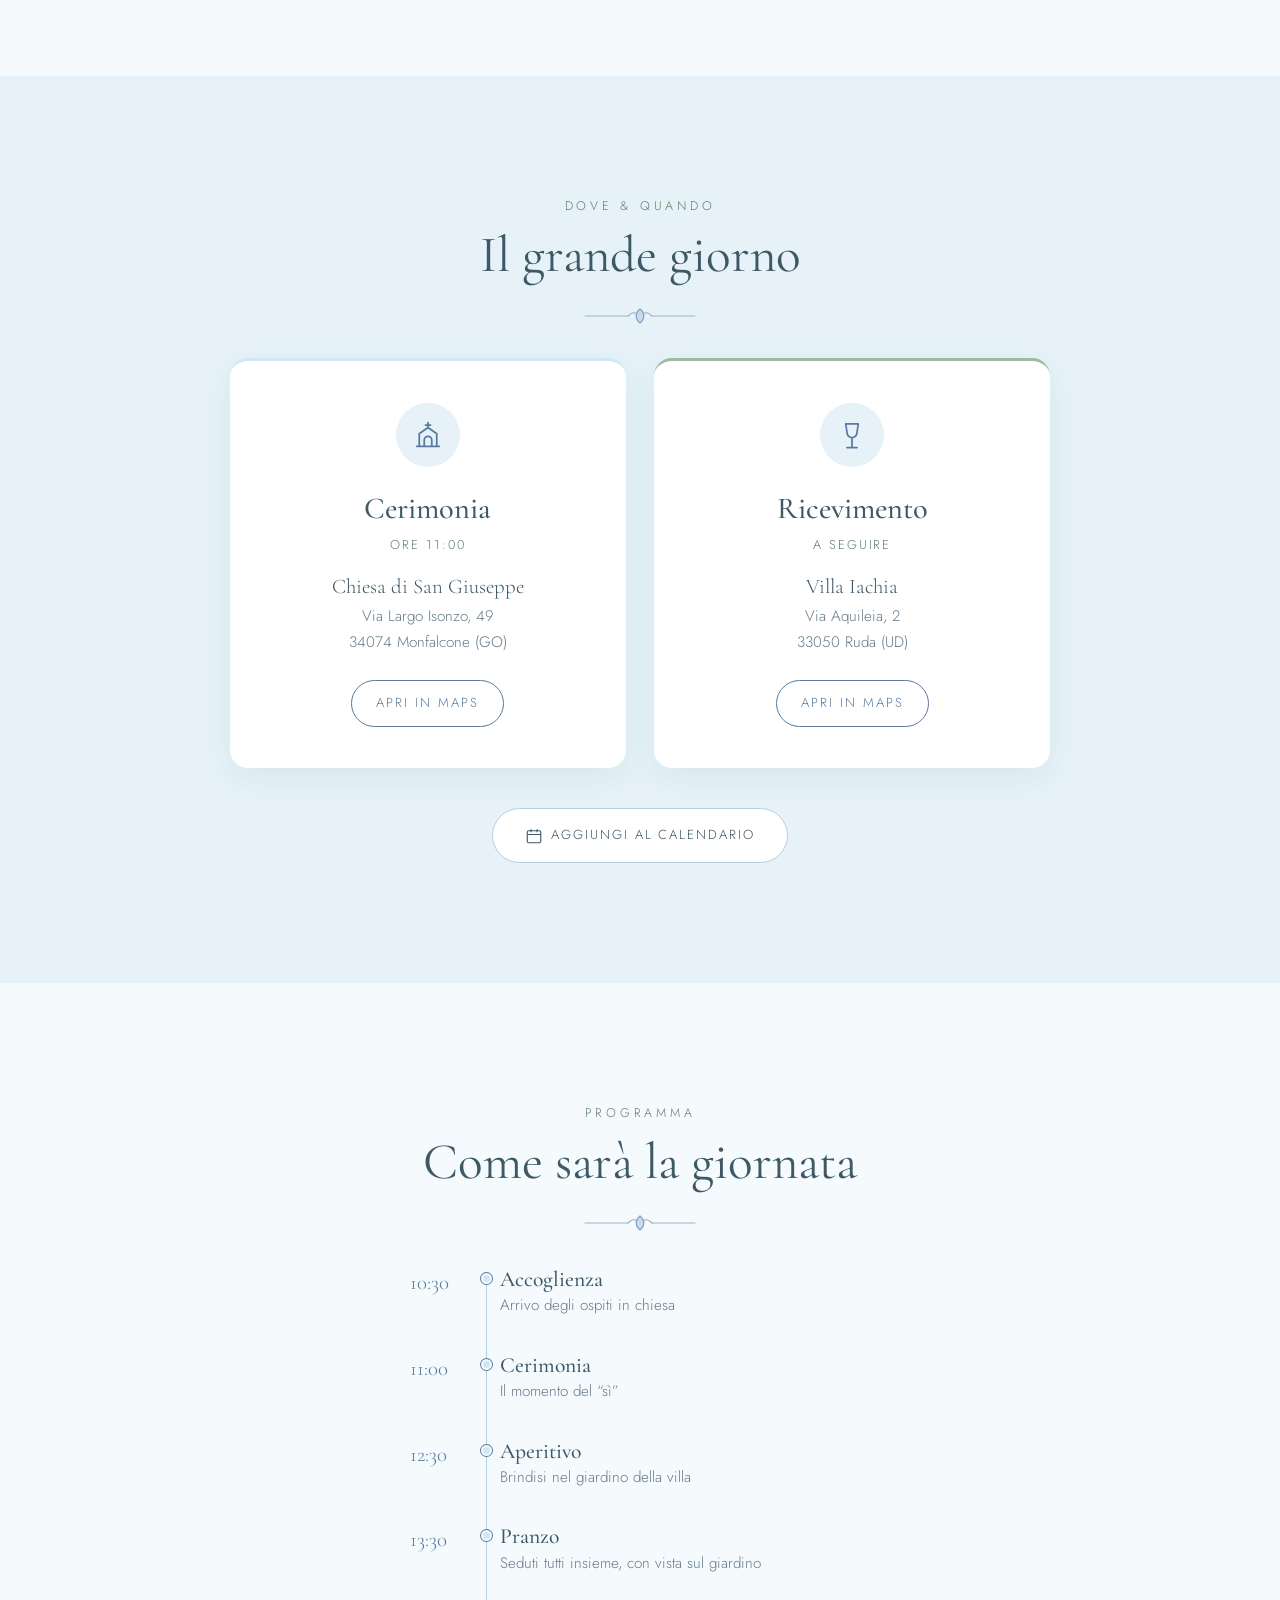
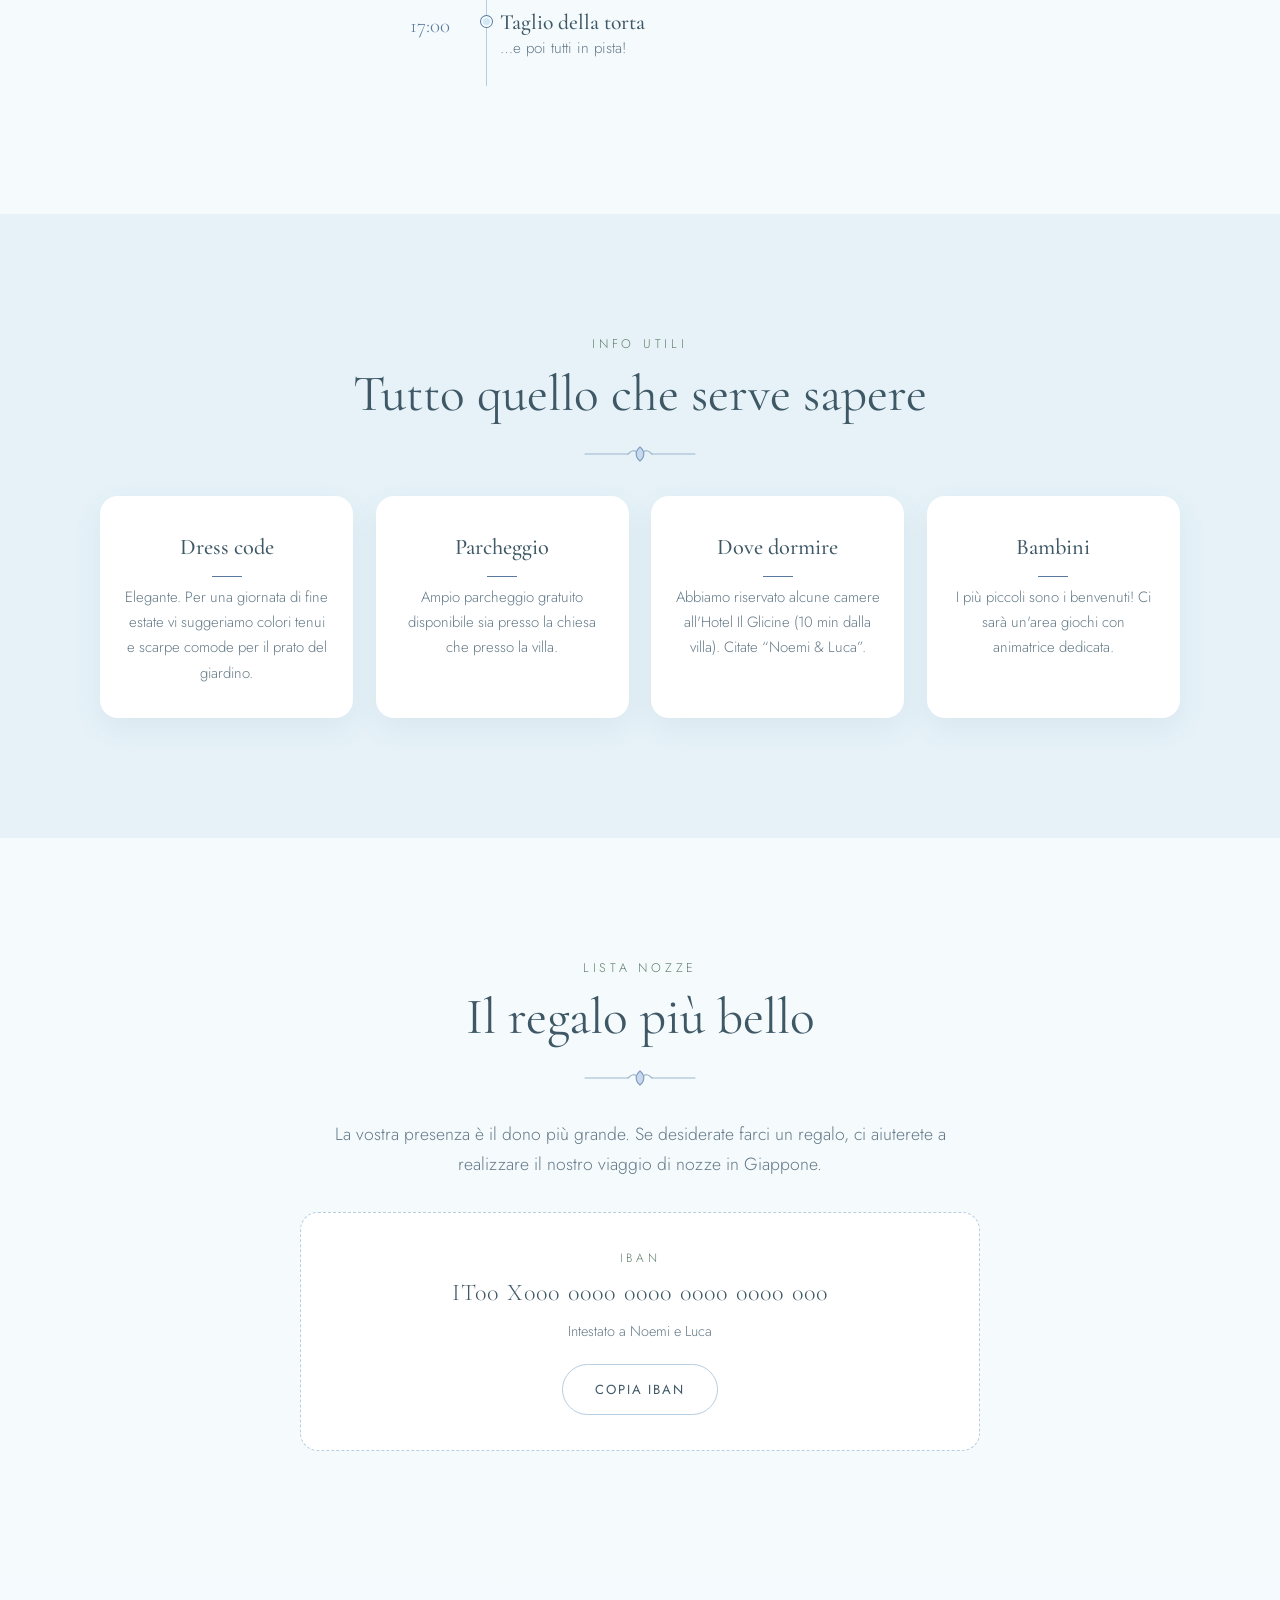
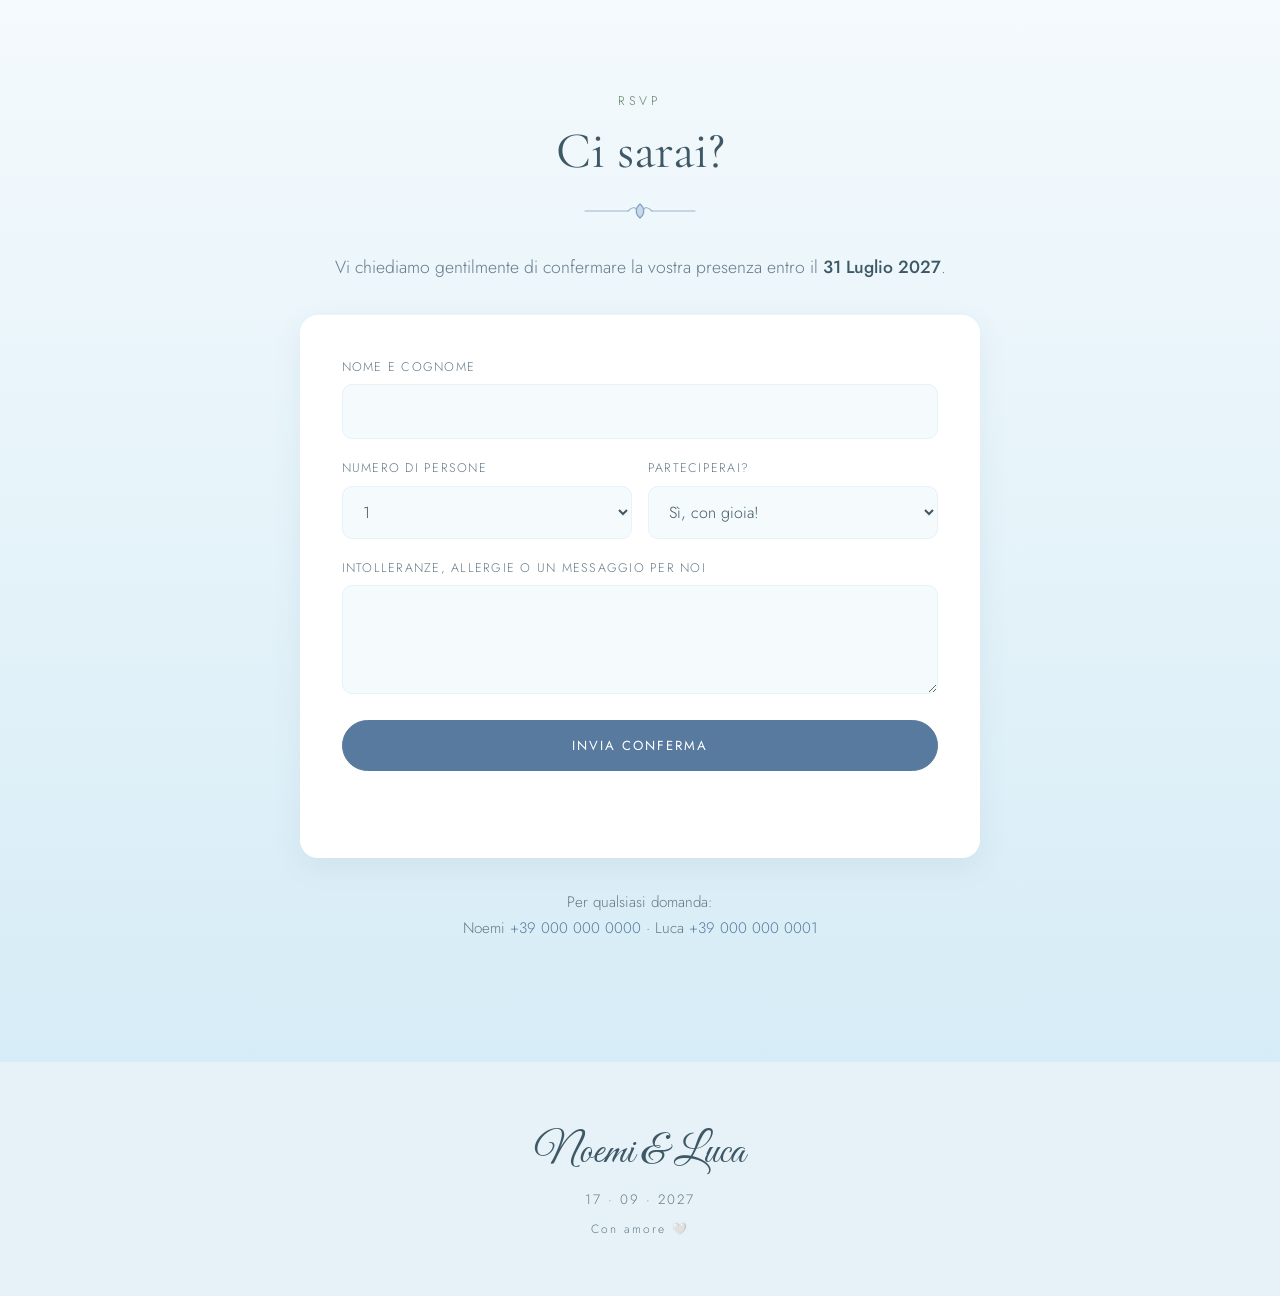
==== commit 4944d6b9: "Palette azzurro polvere e verde salvia, come l'invito cartaceo Co-Authored-By: Claude Opus 5.5 <nore" ====
--- a/index.html
+++ b/index.html
@@ -7,7 +7,7 @@
   <meta name="description" content="Siete invitati al matrimonio di Noemi e Luca. Tutte le informazioni su cerimonia, ricevimento e conferma presenza.">
   <meta property="og:title" content="Noemi & Luca si sposano">
   <meta property="og:description" content="17 Settembre 2027 · Tutte le informazioni sul nostro giorno speciale">
-  <meta name="theme-color" content="#f8f3ed">
+  <meta name="theme-color" content="#f5fafd">
   <link rel="icon" href="data:image/svg+xml,<svg xmlns='http://www.w3.org/2000/svg' viewBox='0 0 100 100'><text y='.9em' font-size='90'>💍</text></svg>">
   <link rel="preconnect" href="https://fonts.googleapis.com">
   <link rel="preconnect" href="https://fonts.gstatic.com" crossorigin>
@@ -251,20 +251,20 @@
   <svg width="0" height="0" style="position:absolute" aria-hidden="true">
     <defs>
       <g id="floral" fill="none" stroke-linecap="round">
-        <path d="M10 190 C 50 140, 80 110, 150 30" stroke="#a8b89a" stroke-width="2"/>
-        <path d="M40 150 C 20 140, 15 120, 25 105 C 40 115, 45 135, 40 150Z" fill="#c5d1ba" />
-        <path d="M60 128 C 75 110, 95 108, 105 115 C 95 130, 75 135, 60 128Z" fill="#b5c4a8" />
-        <path d="M85 98 C 70 80, 72 62, 82 52 C 95 66, 95 85, 85 98Z" fill="#c5d1ba" />
-        <path d="M110 70 C 125 55, 142 55, 150 62 C 140 75, 122 78, 110 70Z" fill="#b5c4a8" />
-        <circle cx="150" cy="30" r="14" fill="#efd3cf"/>
-        <circle cx="150" cy="30" r="8" fill="#e3b7b0"/>
-        <circle cx="30" cy="100" r="9" fill="#f3e1d6"/>
-        <circle cx="30" cy="100" r="4" fill="#e3c6a8"/>
-        <circle cx="118" cy="110" r="7" fill="#efd3cf"/>
+        <path d="M10 190 C 50 140, 80 110, 150 30" stroke="#9db59c" stroke-width="2"/>
+        <path d="M40 150 C 20 140, 15 120, 25 105 C 40 115, 45 135, 40 150Z" fill="#bccfbb" />
+        <path d="M60 128 C 75 110, 95 108, 105 115 C 95 130, 75 135, 60 128Z" fill="#a7bea6" />
+        <path d="M85 98 C 70 80, 72 62, 82 52 C 95 66, 95 85, 85 98Z" fill="#bccfbb" />
+        <path d="M110 70 C 125 55, 142 55, 150 62 C 140 75, 122 78, 110 70Z" fill="#a7bea6" />
+        <circle cx="150" cy="30" r="14" fill="#a9bfdc"/>
+        <circle cx="150" cy="30" r="8" fill="#7f9cc2"/>
+        <circle cx="30" cy="100" r="9" fill="#c9d9ec"/>
+        <circle cx="30" cy="100" r="4" fill="#8fa8c8"/>
+        <circle cx="118" cy="110" r="7" fill="#a9bfdc"/>
       </g>
-      <g id="leafline" fill="none" stroke="#b8a48a" stroke-width="1.2" stroke-linecap="round">
+      <g id="leafline" fill="none" stroke="#9fb6cc" stroke-width="1.2" stroke-linecap="round">
         <path d="M5 10 H48 M72 10 H115"/>
-        <path d="M60 3 C 55 7, 55 13, 60 17 C 65 13, 65 7, 60 3Z" fill="#e8cfc9" stroke="#c99a93"/>
+        <path d="M60 3 C 55 7, 55 13, 60 17 C 65 13, 65 7, 60 3Z" fill="#c9d9ec" stroke="#7f9cc2"/>
         <path d="M48 10 C 52 6, 55 6, 56 8 M72 10 C 68 6, 65 6, 64 8"/>
       </g>
     </defs>
--- a/assets/style.css
+++ b/assets/style.css
@@ -1,22 +1,22 @@
-/* ===== Palette delicata ===== */
+/* ===== Palette azzurro polvere (dall'invito) ===== */
 :root {
-  --cream: #fbf7f2;
-  --linen: #f4ece3;
-  --blush: #efd3cf;
-  --rose: #c99a93;
-  --sage: #a8b89a;
-  --sage-dark: #7d8f70;
-  --champagne: #d8c3a5;
-  --ink: #5b524c;
-  --ink-soft: #8a7f77;
-  --white: #fffdfa;
+  --mist: #f5fafd;
+  --ice: #e6f2f8;
+  --sky: #cfe8f4;
+  --dusty: #587a9e;
+  --sage: #a3b8a2;
+  --sage-dark: #5f7f68;
+  --powder: #b7cde0;
+  --ink: #3e5866;
+  --ink-soft: #647a88;
+  --white: #ffffff;
 
   --serif: "Cormorant Garamond", Georgia, serif;
   --script: "Great Vibes", cursive;
   --sans: "Jost", system-ui, sans-serif;
 
   --radius: 18px;
-  --shadow: 0 10px 30px rgba(120, 95, 80, .08);
+  --shadow: 0 10px 30px rgba(60, 100, 130, .08);
 }
 
 *, *::before, *::after { box-sizing: border-box; margin: 0; padding: 0; }
@@ -25,13 +25,13 @@
   font-family: var(--sans);
   font-weight: 300;
   color: var(--ink);
-  background: var(--cream);
+  background: var(--mist);
   line-height: 1.7;
   -webkit-font-smoothing: antialiased;
   overflow-x: hidden;
 }
 img, svg { display: block; max-width: 100%; }
-a { color: var(--rose); }
+a { color: var(--dusty); }
 
 .container { width: min(1080px, 90%); margin-inline: auto; }
 .narrow { width: min(680px, 90%); text-align: center; }
@@ -44,16 +44,16 @@
   transition: background .4s, box-shadow .4s, padding .4s;
 }
 .nav.scrolled {
-  background: rgba(251, 247, 242, .92);
+  background: rgba(245, 250, 253, .92);
   backdrop-filter: blur(8px);
-  box-shadow: 0 2px 20px rgba(120, 95, 80, .06);
+  box-shadow: 0 2px 20px rgba(60, 100, 130, .06);
   padding-block: .6rem;
 }
 .nav__logo {
   font-family: var(--serif); font-size: 1.5rem; letter-spacing: .1em;
   color: var(--ink); text-decoration: none;
 }
-.nav__logo span { font-family: var(--script); color: var(--rose); font-size: 1.6rem; }
+.nav__logo span { font-family: var(--script); color: var(--dusty); font-size: 1.6rem; }
 .nav__links { display: flex; gap: 1.8rem; align-items: center; }
 .nav__links a {
   color: var(--ink); text-decoration: none; font-size: .82rem;
@@ -61,14 +61,14 @@
 }
 .nav__links a:not(.nav__cta)::after {
   content: ""; position: absolute; left: 0; bottom: -4px; height: 1px; width: 0;
-  background: var(--rose); transition: width .3s;
+  background: var(--dusty); transition: width .3s;
 }
 .nav__links a:hover::after { width: 100%; }
 .nav__cta {
-  border: 1px solid var(--rose); padding: .45rem 1.1rem; border-radius: 999px;
+  border: 1px solid var(--dusty); padding: .45rem 1.1rem; border-radius: 999px;
   transition: background .3s, color .3s;
 }
-.nav__cta:hover { background: var(--rose); color: var(--white) !important; }
+.nav__cta:hover { background: var(--dusty); color: var(--white) !important; }
 .nav__toggle { display: none; }
 
 /* ===== HERO ===== */
@@ -78,9 +78,9 @@
   position: relative; overflow: hidden;
   padding: 6rem 1.5rem 4rem;
   background:
-    radial-gradient(ellipse at 20% 15%, rgba(239, 211, 207, .55), transparent 55%),
-    radial-gradient(ellipse at 85% 85%, rgba(168, 184, 154, .35), transparent 55%),
-    var(--cream);
+    radial-gradient(ellipse at 20% 15%, rgba(143, 208, 234, .55), transparent 55%),
+    radial-gradient(ellipse at 85% 85%, rgba(163, 184, 162, .3), transparent 55%),
+    var(--mist);
 }
 .hero__floral { position: absolute; width: clamp(160px, 28vw, 340px); opacity: .9; pointer-events: none; }
 .hero__floral--tl { top: -10px; left: -20px; transform: rotate(90deg) scaleX(-1); }
@@ -94,7 +94,7 @@
   font-size: clamp(3.6rem, 13vw, 8rem); line-height: 1.1;
   color: var(--ink); margin: .5rem 0 .3rem;
 }
-.hero__names span { color: var(--rose); font-size: .7em; padding: 0 .1em; }
+.hero__names span { color: var(--dusty); font-size: .7em; padding: 0 .1em; }
 .hero__sub { font-family: var(--serif); font-style: italic; font-size: clamp(1.1rem, 3.5vw, 1.4rem); color: var(--ink-soft); }
 .hero__date {
   display: flex; align-items: center; justify-content: center; gap: 1.2rem;
@@ -103,7 +103,7 @@
 .hero__date strong {
   font-family: var(--serif); font-weight: 500; font-size: clamp(1.5rem, 5vw, 2.1rem);
   letter-spacing: .1em; padding: .2rem 1.2rem;
-  border-left: 1px solid var(--champagne); border-right: 1px solid var(--champagne);
+  border-left: 1px solid var(--powder); border-right: 1px solid var(--powder);
 }
 .hero__place { font-family: var(--serif); font-size: 1.15rem; color: var(--ink-soft); }
 
@@ -114,7 +114,7 @@
 .countdown div {
   width: clamp(66px, 18vw, 92px); aspect-ratio: 1;
   display: grid; place-content: center;
-  background: rgba(255, 253, 250, .7); border: 1px solid var(--blush);
+  background: rgba(255, 255, 255, .7); border: 1px solid var(--sky);
   border-radius: 50%; box-shadow: var(--shadow);
 }
 .countdown b { font-family: var(--serif); font-weight: 500; font-size: clamp(1.4rem, 5vw, 2rem); line-height: 1; }
@@ -126,7 +126,7 @@
 }
 .hero__scroll span {
   position: absolute; top: 7px; left: 50%; width: 3px; height: 7px; margin-left: -1.5px;
-  background: var(--rose); border-radius: 2px; animation: scroll 1.8s infinite;
+  background: var(--dusty); border-radius: 2px; animation: scroll 1.8s infinite;
 }
 @keyframes scroll { 0% { opacity: 0; transform: translateY(0); } 40% { opacity: 1; } 100% { opacity: 0; transform: translateY(12px); } }
 
@@ -134,20 +134,20 @@
 .btn {
   display: inline-flex; align-items: center; gap: .5rem;
   font-family: var(--sans); font-size: .82rem; letter-spacing: .15em; text-transform: uppercase;
-  padding: .95rem 2rem; border-radius: 999px; border: 1px solid var(--rose);
-  background: var(--rose); color: var(--white); text-decoration: none; cursor: pointer;
+  padding: .95rem 2rem; border-radius: 999px; border: 1px solid var(--dusty);
+  background: var(--dusty); color: var(--white); text-decoration: none; cursor: pointer;
   transition: transform .25s, box-shadow .25s, background .25s;
 }
-.btn:hover { transform: translateY(-2px); box-shadow: 0 8px 20px rgba(201, 154, 147, .35); }
-.btn--ghost { background: transparent; color: var(--rose); padding: .7rem 1.5rem; }
-.btn--ghost:hover { background: var(--rose); color: var(--white); }
-.btn--soft { background: var(--white); color: var(--ink); border-color: var(--champagne); }
+.btn:hover { transform: translateY(-2px); box-shadow: 0 8px 20px rgba(88, 122, 158, .3); }
+.btn--ghost { background: transparent; color: var(--dusty); padding: .7rem 1.5rem; }
+.btn--ghost:hover { background: var(--dusty); color: var(--white); }
+.btn--soft { background: var(--white); color: var(--ink); border-color: var(--powder); }
 .btn--soft svg { width: 18px; fill: none; stroke: currentColor; stroke-width: 1.5; }
 
 /* ===== SECTIONS ===== */
 .section { padding: clamp(4.5rem, 10vw, 7.5rem) 0; text-align: center; }
-.section--tint { background: var(--linen); }
-.section--rsvp { background: linear-gradient(180deg, var(--cream), #f6e6e2); }
+.section--tint { background: var(--ice); }
+.section--rsvp { background: linear-gradient(180deg, var(--mist), #d6ecf6); }
 .title {
   font-family: var(--serif); font-weight: 400;
   font-size: clamp(2.1rem, 6vw, 3.2rem); line-height: 1.2; margin-top: .5rem;
@@ -165,7 +165,7 @@
   box-shadow: var(--shadow); position: relative;
 }
 .moment__year {
-  font-family: var(--script); font-size: 2.2rem; color: var(--rose); line-height: 1;
+  font-family: var(--script); font-size: 2.2rem; color: var(--dusty); line-height: 1;
 }
 .moment h3 { font-family: var(--serif); font-weight: 500; font-size: 1.35rem; margin: .4rem 0 .3rem; }
 .moment p { font-size: .95rem; color: var(--ink-soft); }
@@ -174,14 +174,14 @@
 .cards { display: grid; grid-template-columns: repeat(2, 1fr); gap: 1.8rem; max-width: 820px; margin: 0 auto; }
 .card {
   background: var(--white); border-radius: var(--radius); padding: 2.6rem 2rem;
-  box-shadow: var(--shadow); border-top: 3px solid var(--blush);
+  box-shadow: var(--shadow); border-top: 3px solid var(--sky);
 }
 .card:nth-child(2) { border-top-color: var(--sage); }
 .card__icon {
   width: 64px; height: 64px; margin: 0 auto 1rem; border-radius: 50%;
-  display: grid; place-items: center; background: var(--linen);
-}
-.card__icon svg { width: 30px; fill: none; stroke: var(--rose); stroke-width: 1.4; stroke-linecap: round; stroke-linejoin: round; }
+  display: grid; place-items: center; background: var(--ice);
+}
+.card__icon svg { width: 30px; fill: none; stroke: var(--dusty); stroke-width: 1.4; stroke-linecap: round; stroke-linejoin: round; }
 .card h3 { font-family: var(--serif); font-weight: 500; font-size: 1.9rem; }
 .card__time { letter-spacing: .15em; text-transform: uppercase; font-size: .8rem; color: var(--sage-dark); margin-bottom: .8rem; }
 .card__place { font-family: var(--serif); font-size: 1.3rem; }
@@ -191,14 +191,14 @@
 /* Schedule */
 .schedule { list-style: none; text-align: left; position: relative; max-width: 460px; margin: 0 auto; }
 .schedule::before {
-  content: ""; position: absolute; left: 76px; top: 8px; bottom: 8px; width: 1px; background: var(--champagne);
+  content: ""; position: absolute; left: 76px; top: 8px; bottom: 8px; width: 1px; background: var(--powder);
 }
 .schedule li { display: flex; gap: 2.4rem; padding: 0 0 2rem; position: relative; }
 .schedule li::before {
   content: ""; position: absolute; left: 71px; top: 8px; width: 11px; height: 11px;
-  border-radius: 50%; background: var(--blush); border: 2px solid var(--cream); box-shadow: 0 0 0 1px var(--rose);
-}
-.schedule time { font-family: var(--serif); font-size: 1.3rem; width: 52px; flex-shrink: 0; color: var(--rose); }
+  border-radius: 50%; background: var(--sky); border: 2px solid var(--mist); box-shadow: 0 0 0 1px var(--dusty);
+}
+.schedule time { font-family: var(--serif); font-size: 1.3rem; width: 52px; flex-shrink: 0; color: var(--dusty); }
 .schedule h3 { font-family: var(--serif); font-weight: 500; font-size: 1.35rem; line-height: 1.3; }
 .schedule p { color: var(--ink-soft); font-size: .95rem; }
 
@@ -206,13 +206,13 @@
 .info-grid { display: grid; grid-template-columns: repeat(4, 1fr); gap: 1.4rem; }
 .info { background: var(--white); border-radius: var(--radius); padding: 2rem 1.5rem; box-shadow: var(--shadow); }
 .info h3 { font-family: var(--serif); font-weight: 500; font-size: 1.4rem; margin-bottom: .5rem; }
-.info h3::after { content: ""; display: block; width: 30px; height: 1px; background: var(--rose); margin: .6rem auto 0; }
+.info h3::after { content: ""; display: block; width: 30px; height: 1px; background: var(--dusty); margin: .6rem auto 0; }
 .info p { font-size: .93rem; color: var(--ink-soft); }
 
 /* Gift */
 .gift {
   margin-top: 2rem; padding: 2.2rem 1.5rem; border-radius: var(--radius);
-  border: 1px dashed var(--champagne); background: var(--white);
+  border: 1px dashed var(--powder); background: var(--white);
 }
 .gift__label { font-size: .75rem; letter-spacing: .3em; color: var(--sage-dark); }
 .gift__iban { font-family: var(--serif); font-size: clamp(1.05rem, 4vw, 1.5rem); letter-spacing: .05em; margin: .3rem 0; word-break: break-word; }
@@ -227,23 +227,23 @@
 .field-row { display: flex; gap: 1rem; }
 .field label { font-size: .78rem; letter-spacing: .1em; text-transform: uppercase; margin-bottom: .4rem; color: var(--ink-soft); }
 .field input, .field select, .field textarea {
-  font: inherit; color: var(--ink); background: var(--cream);
-  border: 1px solid var(--linen); border-radius: 10px; padding: .8rem 1rem;
+  font: inherit; color: var(--ink); background: var(--mist);
+  border: 1px solid var(--ice); border-radius: 10px; padding: .8rem 1rem;
   transition: border-color .3s, box-shadow .3s; width: 100%;
 }
 .field input:focus, .field select:focus, .field textarea:focus {
-  outline: none; border-color: var(--blush); box-shadow: 0 0 0 3px rgba(239, 211, 207, .5);
+  outline: none; border-color: var(--sky); box-shadow: 0 0 0 3px rgba(143, 208, 234, .45);
 }
 .hp { position: absolute; left: -9999px; width: 1px; height: 1px; opacity: 0; }
 .rsvp .btn[disabled] { opacity: .6; cursor: wait; transform: none; }
-.rsvp__msg.error { color: var(--rose); }
+.rsvp__msg.error { color: var(--dusty); }
 .rsvp .btn { width: 100%; justify-content: center; margin-top: .4rem; }
 .rsvp__msg { text-align: center; margin-top: 1rem; font-family: var(--serif); font-size: 1.2rem; color: var(--sage-dark); min-height: 1.5em; }
 .contacts { margin-top: 2rem; color: var(--ink-soft); font-size: .95rem; }
 .contacts a { text-decoration: none; }
 
 /* Footer */
-.footer { text-align: center; padding: 3.5rem 1rem; background: var(--linen); color: var(--ink-soft); letter-spacing: .15em; font-size: .85rem; }
+.footer { text-align: center; padding: 3.5rem 1rem; background: var(--ice); color: var(--ink-soft); letter-spacing: .15em; font-size: .85rem; }
 .footer__names { font-family: var(--script); font-size: 2.6rem; color: var(--ink); letter-spacing: 0; }
 .footer__small { margin-top: .5rem; font-size: .75rem; }
 
@@ -269,7 +269,7 @@
   .nav__toggle[aria-expanded="true"] span:last-child { transform: translateY(-3.75px) rotate(-45deg); }
   .nav__links {
     position: fixed; inset: 0; flex-direction: column; justify-content: center; gap: 2rem;
-    background: rgba(251, 247, 242, .98); opacity: 0; pointer-events: none; transition: opacity .35s;
+    background: rgba(245, 250, 253, .98); opacity: 0; pointer-events: none; transition: opacity .35s;
   }
   .nav__links.open { opacity: 1; pointer-events: auto; }
   .nav__links a { font-size: 1rem; }
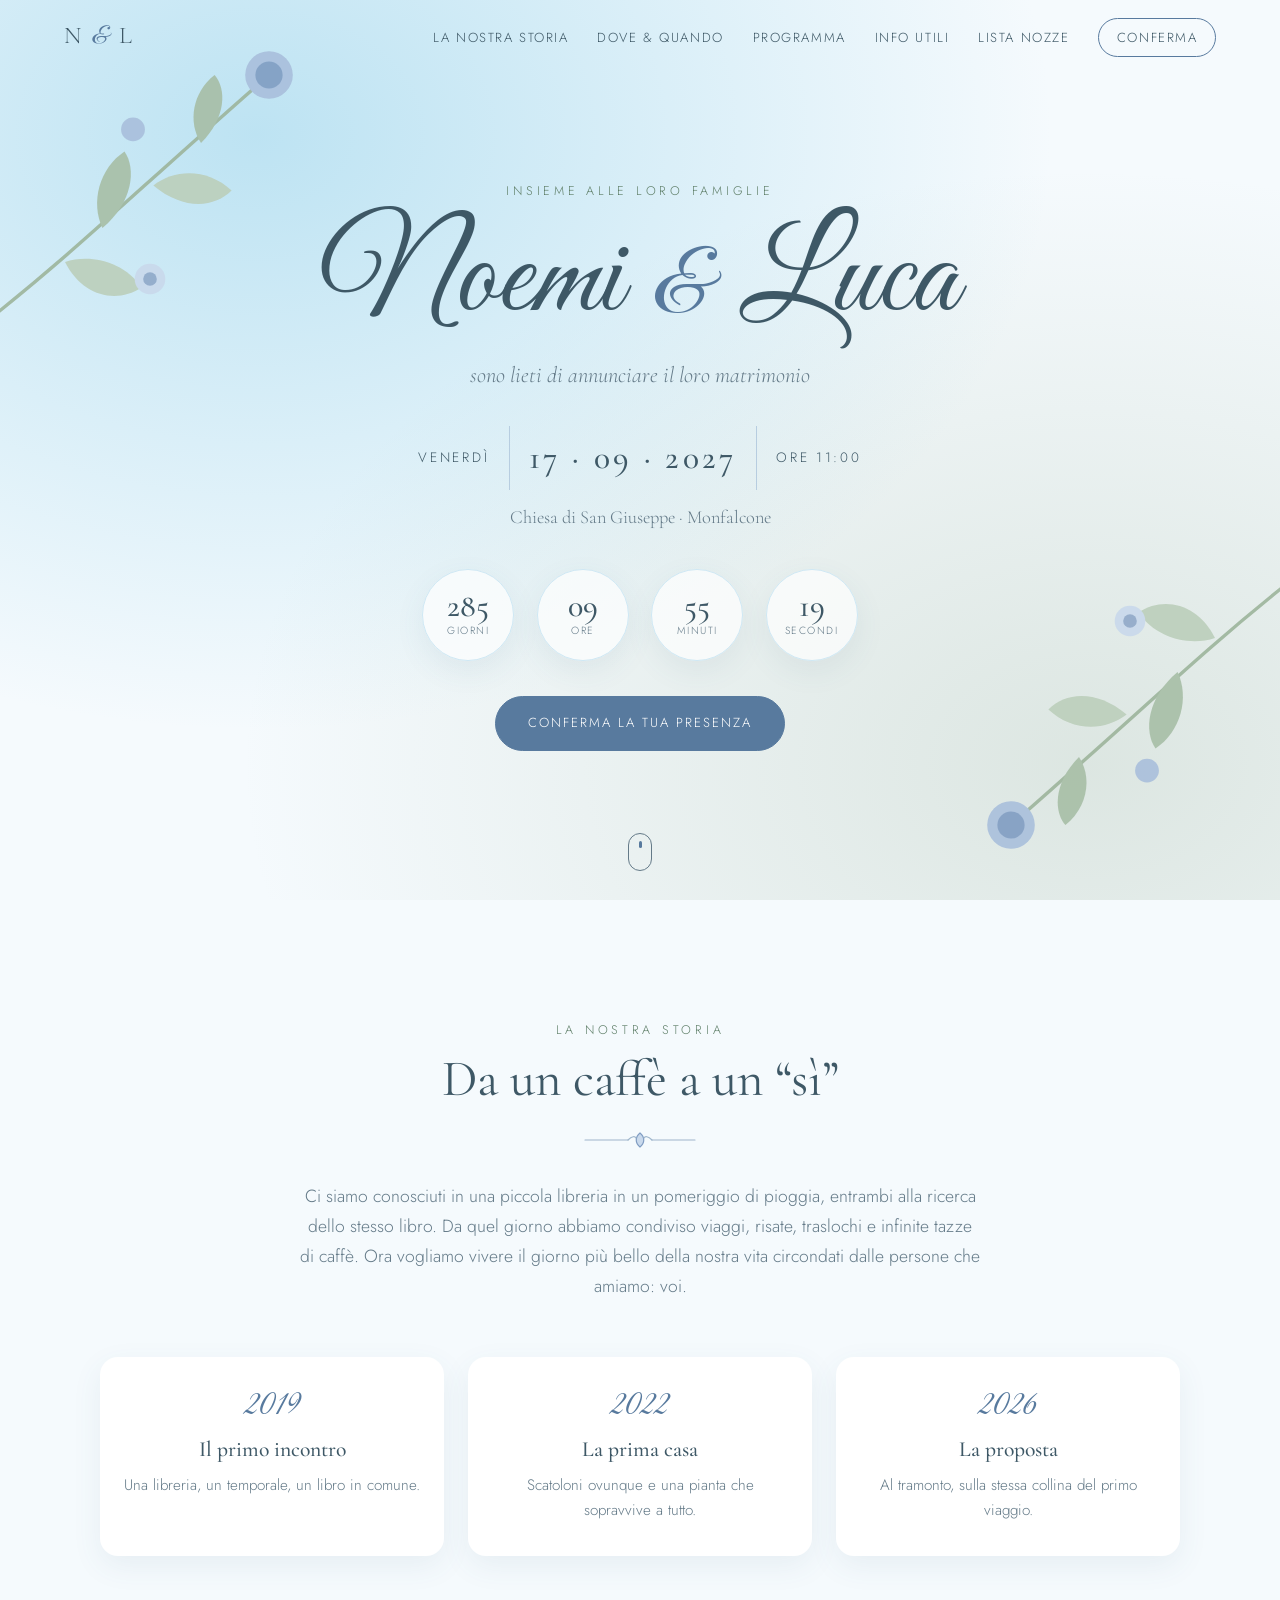
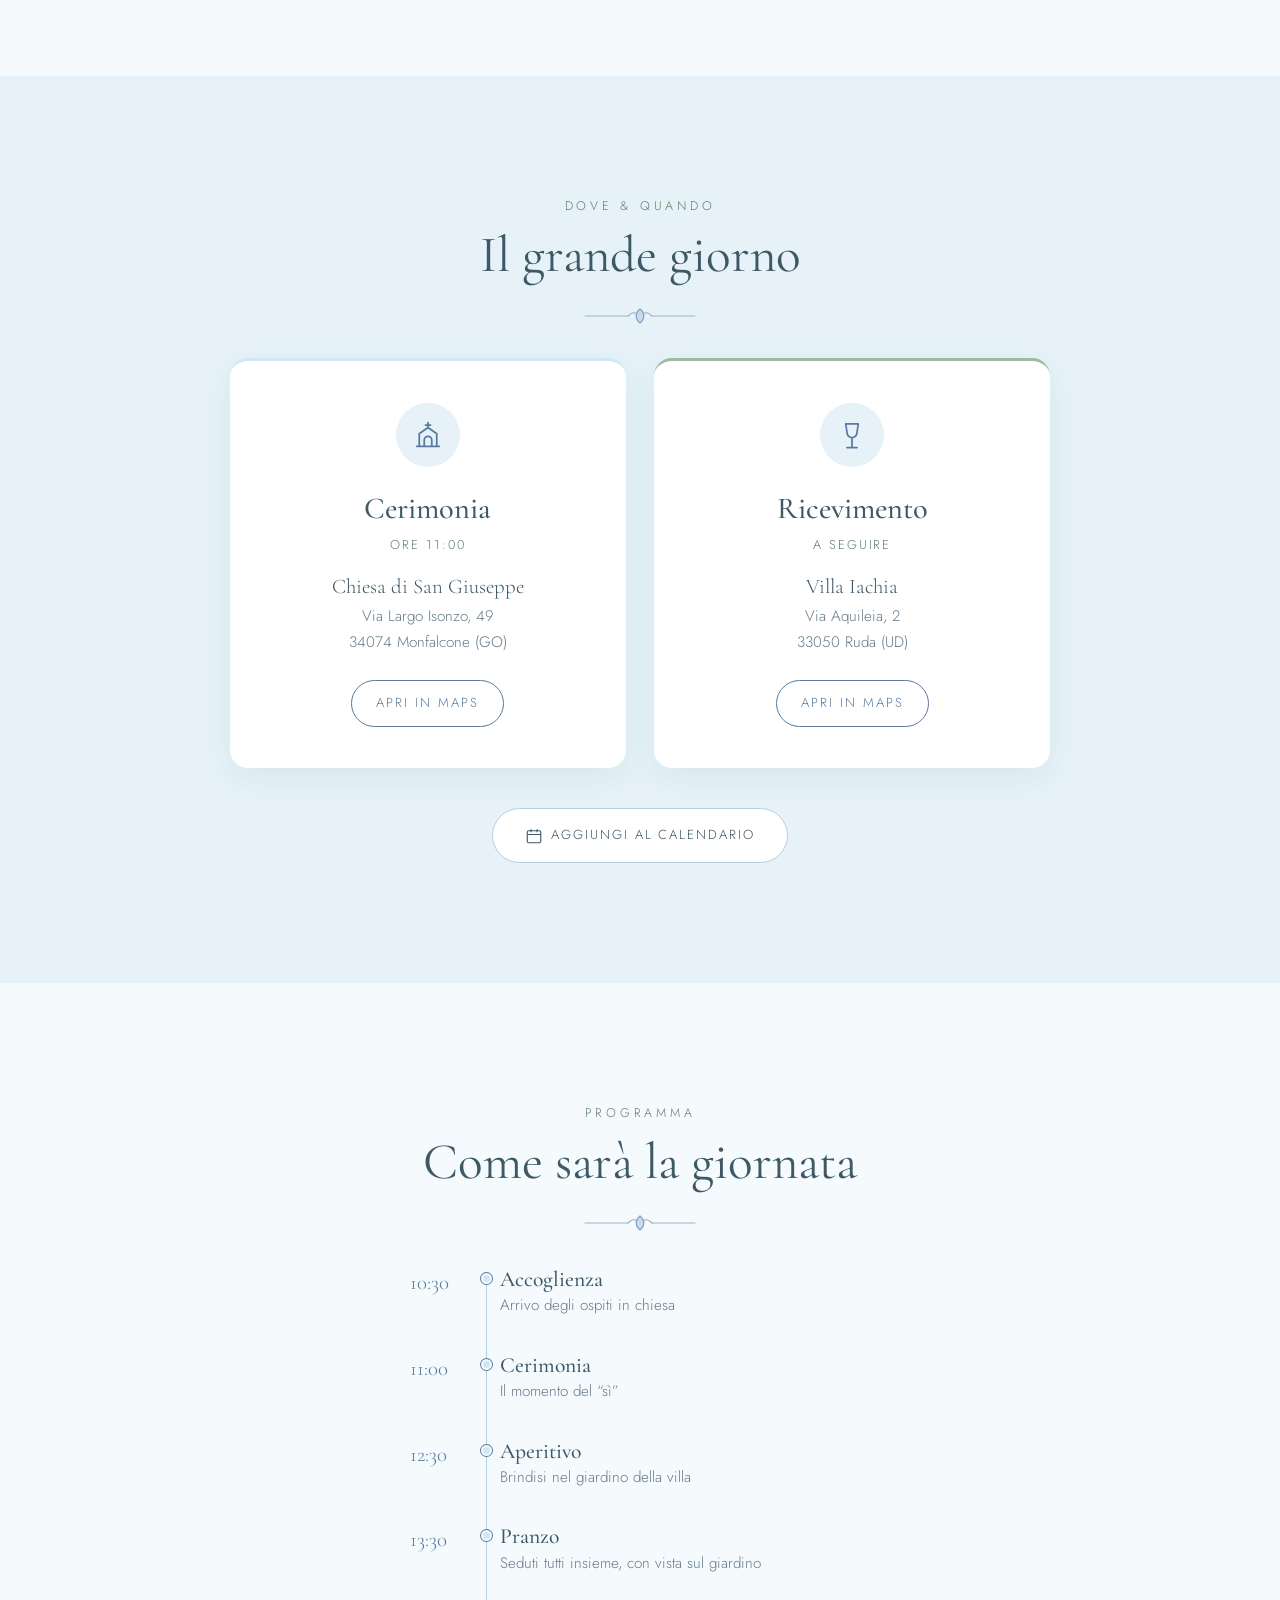
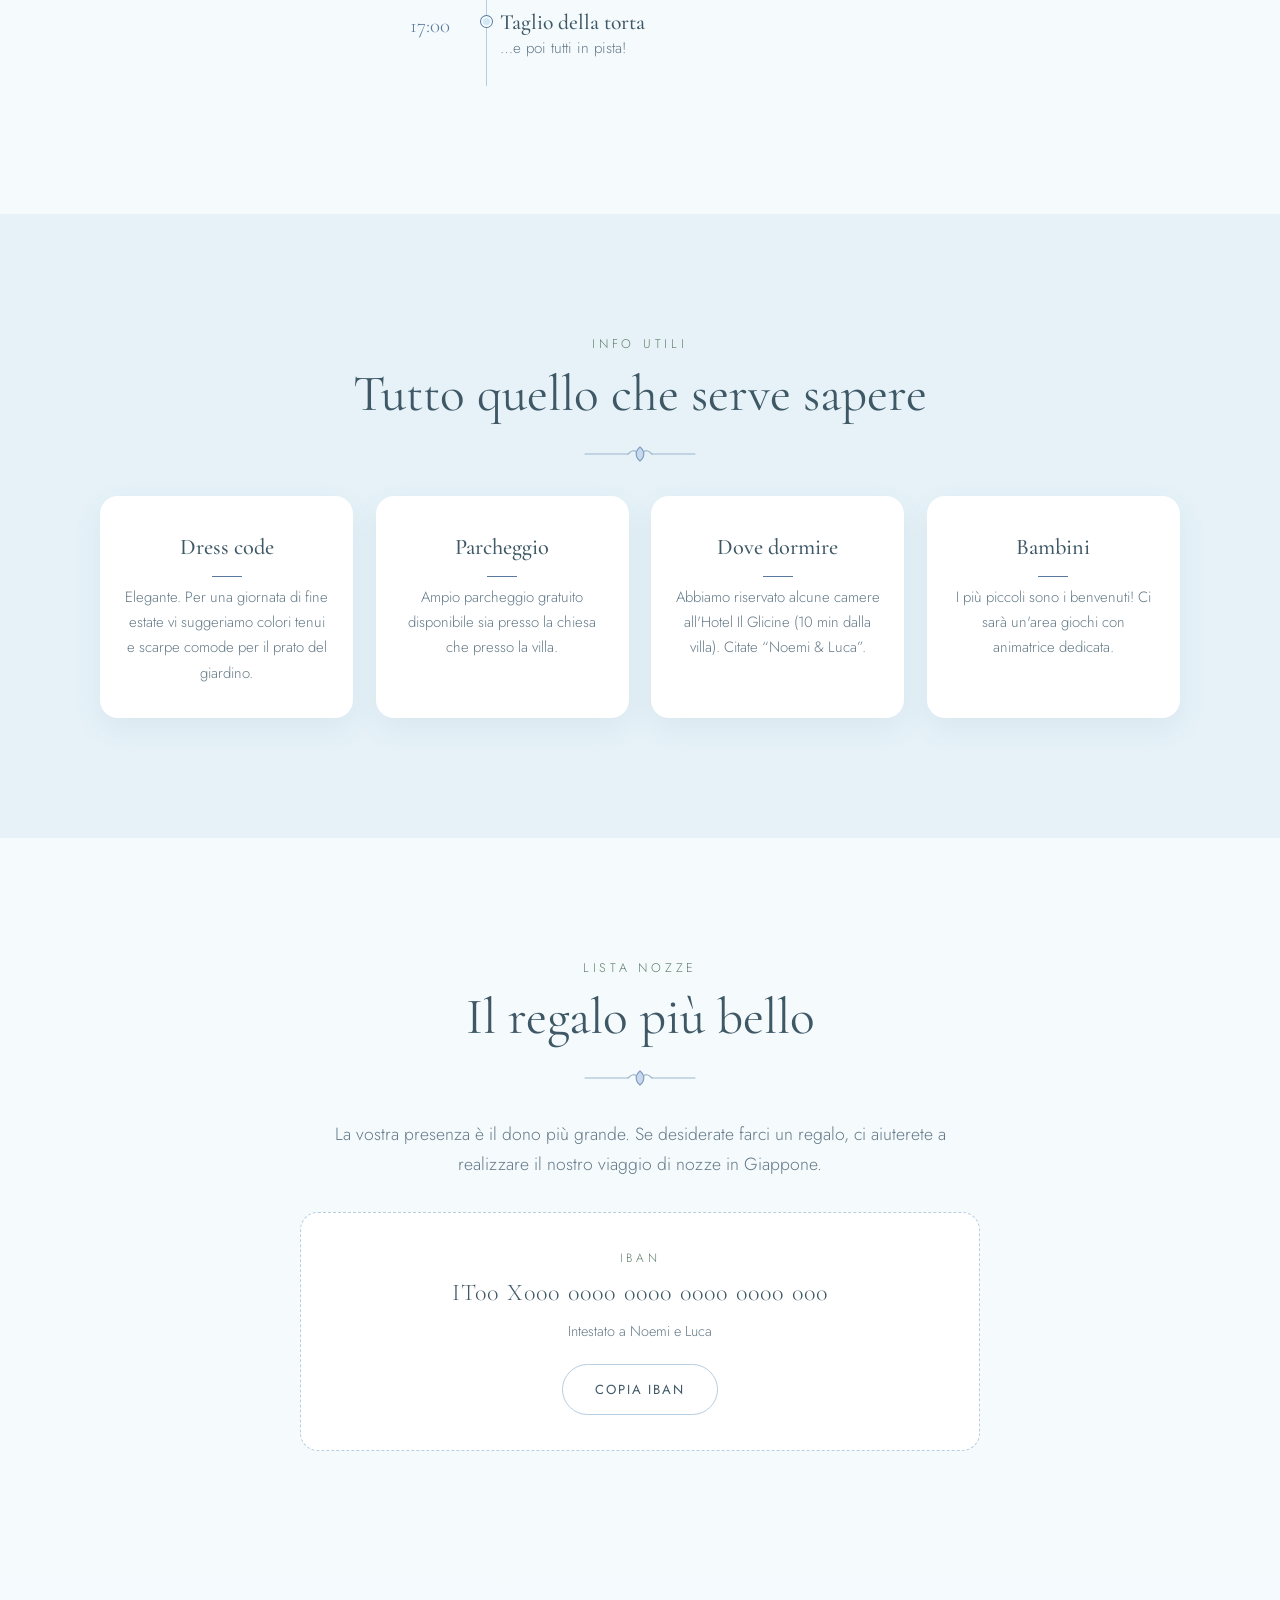
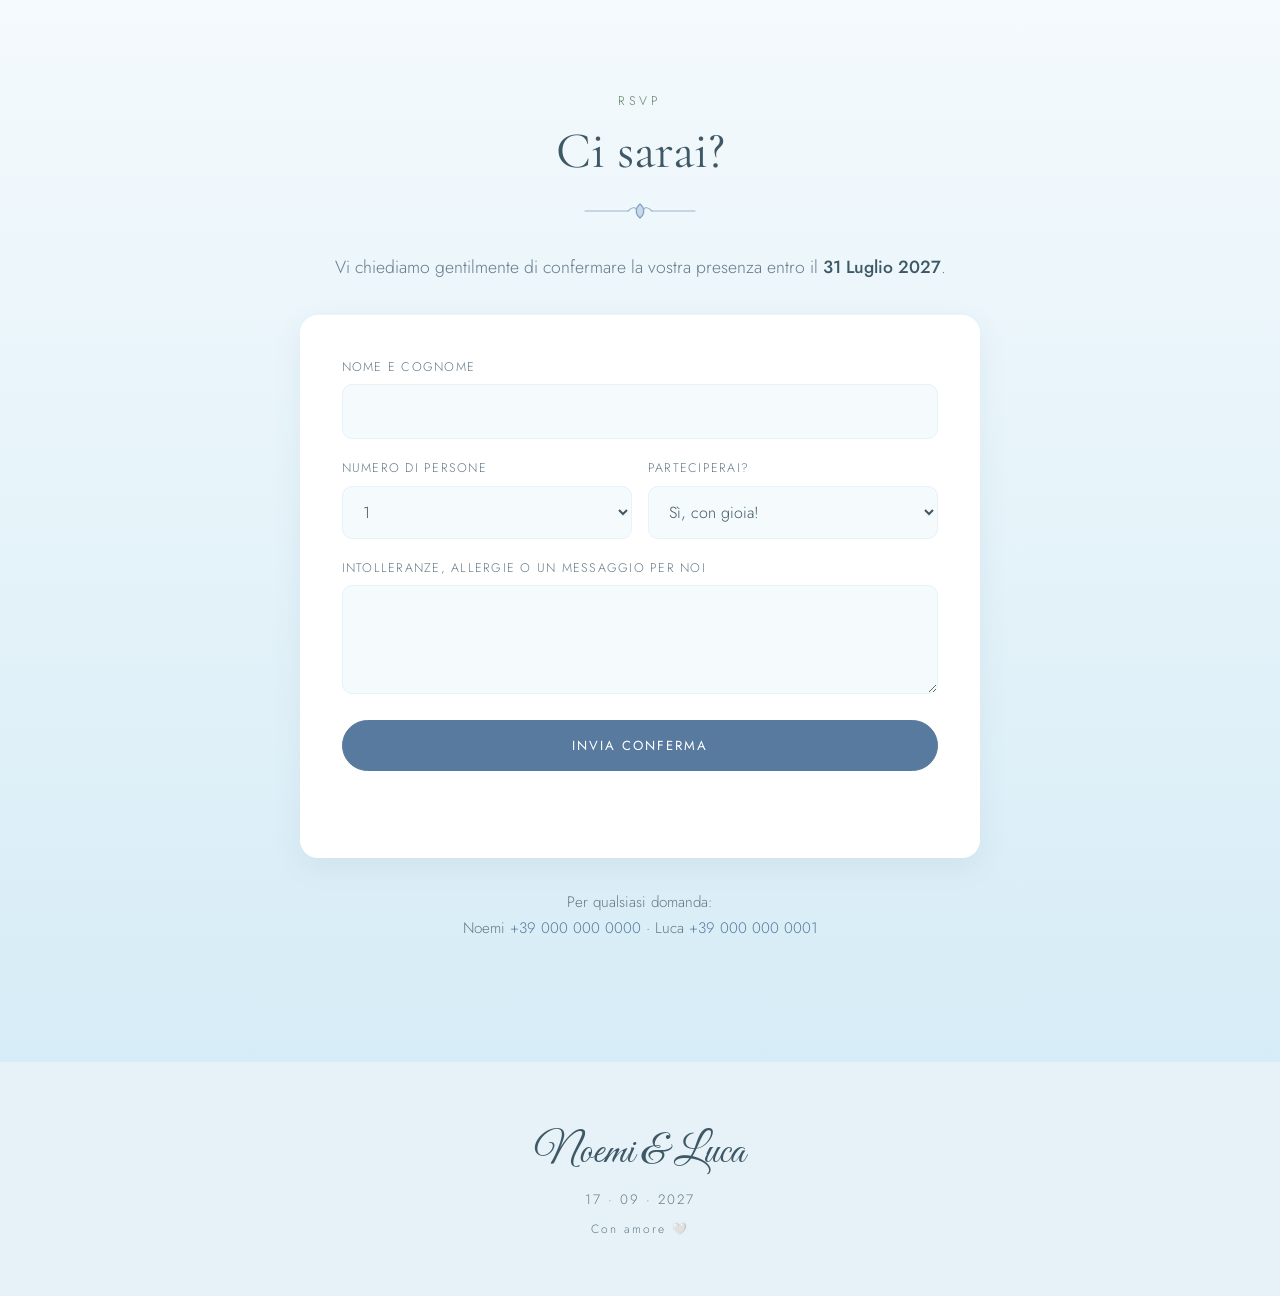
==== commit b9b3941a: "Cache-busting su CSS/JS (v=2) Co-Authored-By: Claude Opus 5.5 <noreply@anthropic.com>" ====
--- a/index.html
+++ b/index.html
@@ -12,7 +12,7 @@
   <link rel="preconnect" href="https://fonts.googleapis.com">
   <link rel="preconnect" href="https://fonts.gstatic.com" crossorigin>
   <link href="https://fonts.googleapis.com/css2?family=Cormorant+Garamond:ital,wght@0,400;0,500;0,600;1,400&family=Great+Vibes&family=Jost:wght@300;400;500&display=swap" rel="stylesheet">
-  <link rel="stylesheet" href="assets/style.css">
+  <link rel="stylesheet" href="assets/style.css?v=2">
 </head>
 <body>
 
@@ -270,6 +270,6 @@
     </defs>
   </svg>
 
-  <script src="assets/script.js"></script>
+  <script src="assets/script.js?v=2"></script>
 </body>
 </html>
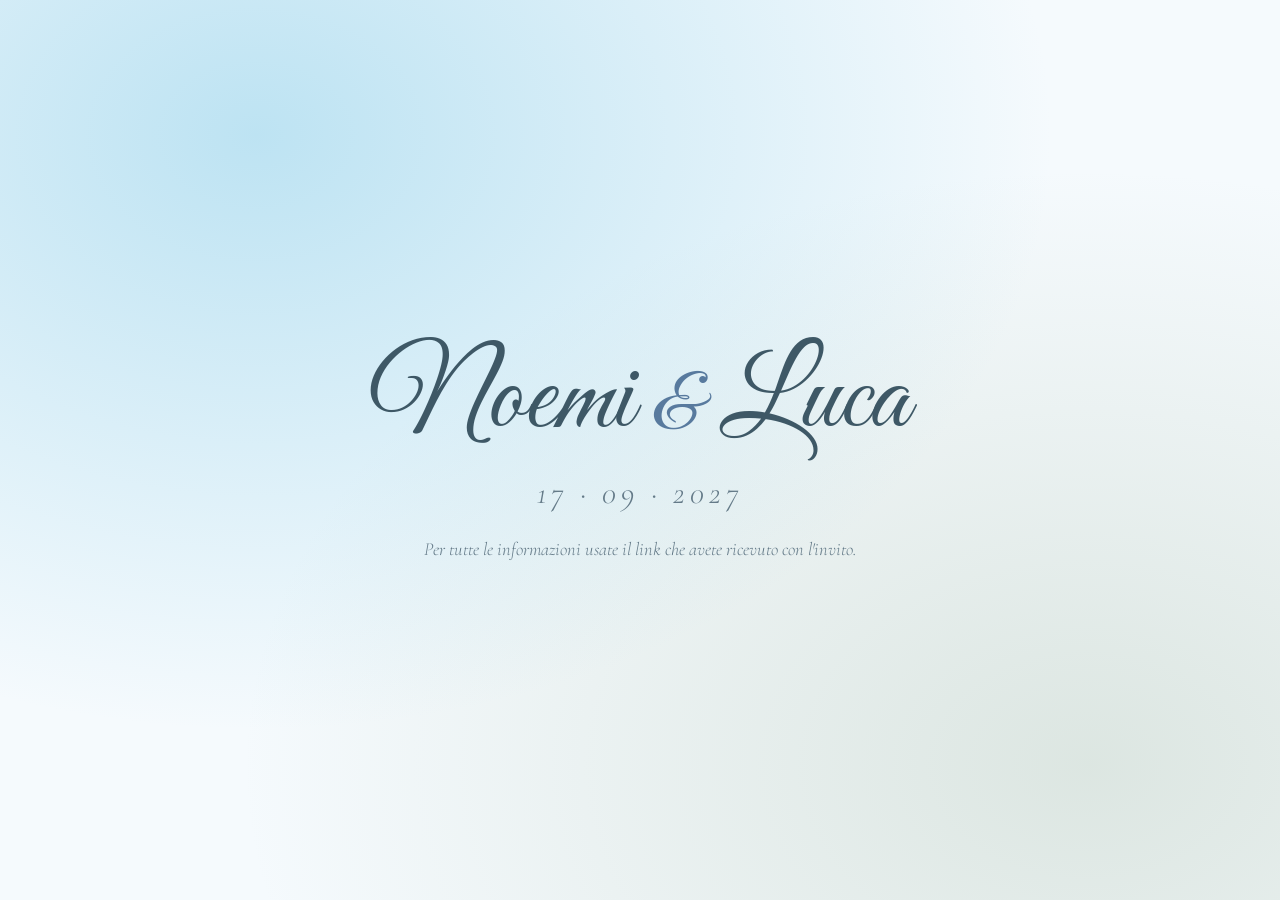
==== commit 70157695: "Due versioni separate: completa e taglio della torta, home neutra - /c5f4a5kf/ versione completa, /y" ====
--- a/index.html
+++ b/index.html
@@ -3,273 +3,34 @@
 <head>
   <meta charset="UTF-8">
   <meta name="viewport" content="width=device-width, initial-scale=1.0">
+  <meta name="robots" content="noindex, nofollow">
   <title>Noemi & Luca · 17 Settembre 2027</title>
-  <meta name="description" content="Siete invitati al matrimonio di Noemi e Luca. Tutte le informazioni su cerimonia, ricevimento e conferma presenza.">
-  <meta property="og:title" content="Noemi & Luca si sposano">
-  <meta property="og:description" content="17 Settembre 2027 · Tutte le informazioni sul nostro giorno speciale">
   <meta name="theme-color" content="#f5fafd">
   <link rel="icon" href="data:image/svg+xml,<svg xmlns='http://www.w3.org/2000/svg' viewBox='0 0 100 100'><text y='.9em' font-size='90'>💍</text></svg>">
   <link rel="preconnect" href="https://fonts.googleapis.com">
   <link rel="preconnect" href="https://fonts.gstatic.com" crossorigin>
-  <link href="https://fonts.googleapis.com/css2?family=Cormorant+Garamond:ital,wght@0,400;0,500;0,600;1,400&family=Great+Vibes&family=Jost:wght@300;400;500&display=swap" rel="stylesheet">
-  <link rel="stylesheet" href="assets/style.css?v=2">
+  <link href="https://fonts.googleapis.com/css2?family=Cormorant+Garamond:ital,wght@0,400;1,400&family=Great+Vibes&family=Jost:wght@300&display=swap" rel="stylesheet">
+  <style>
+    * { box-sizing: border-box; margin: 0; padding: 0; }
+    body {
+      min-height: 100vh; display: grid; place-items: center; text-align: center; padding: 2rem;
+      font-family: "Jost", system-ui, sans-serif; font-weight: 300; color: #3e5866;
+      background:
+        radial-gradient(ellipse at 20% 15%, rgba(143, 208, 234, .55), transparent 55%),
+        radial-gradient(ellipse at 85% 85%, rgba(163, 184, 162, .3), transparent 55%),
+        #f5fafd;
+    }
+    h1 { font-family: "Great Vibes", cursive; font-weight: 400; font-size: clamp(3.5rem, 14vw, 7rem); line-height: 1.1; }
+    h1 span { color: #587a9e; font-size: .7em; }
+    .date { font-family: "Cormorant Garamond", Georgia, serif; font-size: clamp(1.4rem, 5vw, 2rem); letter-spacing: .15em; margin: .6rem 0 1.6rem; }
+    p { color: #647a88; font-style: italic; font-family: "Cormorant Garamond", Georgia, serif; font-size: 1.15rem; }
+  </style>
 </head>
 <body>
-
-  <!-- NAV -->
-  <header class="nav" id="nav">
-    <a href="#home" class="nav__logo">N <span>&amp;</span> L</a>
-    <button class="nav__toggle" id="navToggle" aria-label="Apri menu" aria-expanded="false">
-      <span></span><span></span>
-    </button>
-    <nav class="nav__links" id="navLinks">
-      <a href="#storia">La nostra storia</a>
-      <a href="#dove">Dove &amp; quando</a>
-      <a href="#programma">Programma</a>
-      <a href="#info">Info utili</a>
-      <a href="#regalo">Lista nozze</a>
-      <a href="#rsvp" class="nav__cta">Conferma</a>
-    </nav>
-  </header>
-
-  <!-- HERO -->
-  <section class="hero" id="home">
-    <svg class="hero__floral hero__floral--tl" viewBox="0 0 200 200" aria-hidden="true"><use href="#floral"/></svg>
-    <svg class="hero__floral hero__floral--br" viewBox="0 0 200 200" aria-hidden="true"><use href="#floral"/></svg>
-
-    <div class="hero__content reveal">
-      <p class="hero__pre">Insieme alle loro famiglie</p>
-      <h1 class="hero__names">Noemi <span>&amp;</span> Luca</h1>
-      <p class="hero__sub">sono lieti di annunciare il loro matrimonio</p>
-      <div class="hero__date">
-        <span>Venerdì</span>
-        <strong>17 · 09 · 2027</strong>
-        <span>ore 11:00</span>
-      </div>
-      <p class="hero__place">Chiesa di San Giuseppe · Monfalcone</p>
-
-      <div class="countdown" id="countdown" aria-label="Conto alla rovescia">
-        <div><b id="cd-d">0</b><small>giorni</small></div>
-        <div><b id="cd-h">0</b><small>ore</small></div>
-        <div><b id="cd-m">0</b><small>minuti</small></div>
-        <div><b id="cd-s">0</b><small>secondi</small></div>
-      </div>
-
-      <a href="#rsvp" class="btn">Conferma la tua presenza</a>
-    </div>
-
-    <a href="#storia" class="hero__scroll" aria-label="Scorri giù"><span></span></a>
-  </section>
-
-  <!-- STORIA -->
-  <section class="section" id="storia">
-    <div class="container narrow reveal">
-      <p class="eyebrow">La nostra storia</p>
-      <h2 class="title">Da un caffè a un “sì”</h2>
-      <div class="divider"><svg viewBox="0 0 120 20" aria-hidden="true"><use href="#leafline"/></svg></div>
-      <p class="lead">
-        Ci siamo conosciuti in una piccola libreria in un pomeriggio di pioggia, entrambi alla ricerca
-        dello stesso libro. Da quel giorno abbiamo condiviso viaggi, risate, traslochi e infinite tazze di caffè.
-        Ora vogliamo vivere il giorno più bello della nostra vita circondati dalle persone che amiamo: voi.
-      </p>
-    </div>
-
-    <div class="container timeline-story reveal">
-      <div class="moment">
-        <span class="moment__year">2019</span>
-        <h3>Il primo incontro</h3>
-        <p>Una libreria, un temporale, un libro in comune.</p>
-      </div>
-      <div class="moment">
-        <span class="moment__year">2022</span>
-        <h3>La prima casa</h3>
-        <p>Scatoloni ovunque e una pianta che sopravvive a tutto.</p>
-      </div>
-      <div class="moment">
-        <span class="moment__year">2026</span>
-        <h3>La proposta</h3>
-        <p>Al tramonto, sulla stessa collina del primo viaggio.</p>
-      </div>
-    </div>
-  </section>
-
-  <!-- DOVE & QUANDO -->
-  <section class="section section--tint" id="dove">
-    <div class="container reveal">
-      <p class="eyebrow">Dove &amp; quando</p>
-      <h2 class="title">Il grande giorno</h2>
-      <div class="divider"><svg viewBox="0 0 120 20" aria-hidden="true"><use href="#leafline"/></svg></div>
-
-      <div class="cards">
-        <article class="card">
-          <div class="card__icon">
-            <svg viewBox="0 0 24 24" aria-hidden="true"><path d="M12 2v4M10 4h4M5 21V11l7-5 7 5v10M9 21v-5a3 3 0 0 1 6 0v5M3 21h18"/></svg>
-          </div>
-          <h3>Cerimonia</h3>
-          <p class="card__time">ore 11:00</p>
-          <p class="card__place">Chiesa di San Giuseppe</p>
-          <p class="card__addr">Via Largo Isonzo, 49<br>34074 Monfalcone (GO)</p>
-          <a class="btn btn--ghost" href="https://maps.google.com/?q=Chiesa+di+San+Giuseppe+Largo+Isonzo+Monfalcone" target="_blank" rel="noopener">Apri in Maps</a>
-        </article>
-
-        <article class="card">
-          <div class="card__icon">
-            <svg viewBox="0 0 24 24" aria-hidden="true"><path d="M8 22h8M12 15v7M7 3h10l-1 7a4 4 0 0 1-8 0L7 3z"/></svg>
-          </div>
-          <h3>Ricevimento</h3>
-          <p class="card__time">a seguire</p>
-          <p class="card__place">Villa Iachia</p>
-          <p class="card__addr">Via Aquileia, 2<br>33050 Ruda (UD)</p>
-          <a class="btn btn--ghost" href="https://maps.google.com/?q=Villa+Iachia+Via+Aquileia+2+Ruda" target="_blank" rel="noopener">Apri in Maps</a>
-        </article>
-      </div>
-
-      <div class="calendar-cta">
-        <a class="btn btn--soft" href="#" id="addToCalendar">
-          <svg viewBox="0 0 24 24" aria-hidden="true"><rect x="3" y="5" width="18" height="16" rx="2"/><path d="M3 10h18M8 3v4M16 3v4"/></svg>
-          Aggiungi al calendario
-        </a>
-      </div>
-    </div>
-  </section>
-
-  <!-- PROGRAMMA -->
-  <section class="section" id="programma">
-    <div class="container narrow reveal">
-      <p class="eyebrow">Programma</p>
-      <h2 class="title">Come sarà la giornata</h2>
-      <div class="divider"><svg viewBox="0 0 120 20" aria-hidden="true"><use href="#leafline"/></svg></div>
-
-      <ol class="schedule">
-        <li><time>10:30</time><div><h3>Accoglienza</h3><p>Arrivo degli ospiti in chiesa</p></div></li>
-        <li><time>11:00</time><div><h3>Cerimonia</h3><p>Il momento del “sì”</p></div></li>
-        <li><time>12:30</time><div><h3>Aperitivo</h3><p>Brindisi nel giardino della villa</p></div></li>
-        <li><time>13:30</time><div><h3>Pranzo</h3><p>Seduti tutti insieme, con vista sul giardino</p></div></li>
-        <li><time>17:00</time><div><h3>Taglio della torta</h3><p>…e poi tutti in pista!</p></div></li>
-      </ol>
-    </div>
-  </section>
-
-  <!-- INFO UTILI -->
-  <section class="section section--tint" id="info">
-    <div class="container reveal">
-      <p class="eyebrow">Info utili</p>
-      <h2 class="title">Tutto quello che serve sapere</h2>
-      <div class="divider"><svg viewBox="0 0 120 20" aria-hidden="true"><use href="#leafline"/></svg></div>
-
-      <div class="info-grid">
-        <div class="info">
-          <h3>Dress code</h3>
-          <p>Elegante. Per una giornata di fine estate vi suggeriamo colori tenui e scarpe comode per il prato del giardino.</p>
-        </div>
-        <div class="info">
-          <h3>Parcheggio</h3>
-          <p>Ampio parcheggio gratuito disponibile sia presso la chiesa che presso la villa.</p>
-        </div>
-        <div class="info">
-          <h3>Dove dormire</h3>
-          <p>Abbiamo riservato alcune camere all'Hotel Il Glicine (10 min dalla villa). Citate “Noemi &amp; Luca”.</p>
-        </div>
-        <div class="info">
-          <h3>Bambini</h3>
-          <p>I più piccoli sono i benvenuti! Ci sarà un'area giochi con animatrice dedicata.</p>
-        </div>
-      </div>
-    </div>
-  </section>
-
-  <!-- REGALO -->
-  <section class="section" id="regalo">
-    <div class="container narrow reveal">
-      <p class="eyebrow">Lista nozze</p>
-      <h2 class="title">Il regalo più bello</h2>
-      <div class="divider"><svg viewBox="0 0 120 20" aria-hidden="true"><use href="#leafline"/></svg></div>
-      <p class="lead">
-        La vostra presenza è il dono più grande. Se desiderate farci un regalo,
-        ci aiuterete a realizzare il nostro viaggio di nozze in Giappone.
-      </p>
-      <div class="gift">
-        <p class="gift__label">IBAN</p>
-        <p class="gift__iban" id="iban">IT00 X000 0000 0000 0000 0000 000</p>
-        <p class="gift__owner">Intestato a Noemi e Luca</p>
-        <button class="btn btn--soft" id="copyIban" type="button">Copia IBAN</button>
-      </div>
-    </div>
-  </section>
-
-  <!-- RSVP -->
-  <section class="section section--rsvp" id="rsvp">
-    <div class="container narrow reveal">
-      <p class="eyebrow">RSVP</p>
-      <h2 class="title">Ci sarai?</h2>
-      <div class="divider"><svg viewBox="0 0 120 20" aria-hidden="true"><use href="#leafline"/></svg></div>
-      <p class="lead">Vi chiediamo gentilmente di confermare la vostra presenza entro il <strong>31 Luglio 2027</strong>.</p>
-
-      <form class="rsvp" id="rsvpForm">
-        <div class="field">
-          <label for="nome">Nome e cognome</label>
-          <input id="nome" name="nome" type="text" required autocomplete="name">
-        </div>
-        <div class="field-row">
-          <div class="field">
-            <label for="ospiti">Numero di persone</label>
-            <select id="ospiti" name="ospiti">
-              <option>1</option><option>2</option><option>3</option><option>4</option><option>5+</option>
-            </select>
-          </div>
-          <div class="field">
-            <label for="presenza">Parteciperai?</label>
-            <select id="presenza" name="presenza">
-              <option>Sì, con gioia!</option>
-              <option>Purtroppo no</option>
-            </select>
-          </div>
-        </div>
-        <div class="field">
-          <label for="note">Intolleranze, allergie o un messaggio per noi</label>
-          <textarea id="note" name="note" rows="3"></textarea>
-        </div>
-        <input class="hp" type="text" name="sito" tabindex="-1" autocomplete="off" aria-hidden="true">
-        <button class="btn" type="submit">Invia conferma</button>
-        <p class="rsvp__msg" id="rsvpMsg" role="status"></p>
-      </form>
-
-      <p class="contacts">
-        Per qualsiasi domanda:<br>
-        Noemi <a href="tel:+390000000000">+39 000 000 0000</a> · Luca <a href="tel:+390000000001">+39 000 000 0001</a>
-      </p>
-    </div>
-  </section>
-
-  <footer class="footer">
-    <p class="footer__names">Noemi &amp; Luca</p>
-    <p>17 · 09 · 2027</p>
-    <p class="footer__small">Con amore 🤍</p>
-  </footer>
-
-  <!-- SVG sprites -->
-  <svg width="0" height="0" style="position:absolute" aria-hidden="true">
-    <defs>
-      <g id="floral" fill="none" stroke-linecap="round">
-        <path d="M10 190 C 50 140, 80 110, 150 30" stroke="#9db59c" stroke-width="2"/>
-        <path d="M40 150 C 20 140, 15 120, 25 105 C 40 115, 45 135, 40 150Z" fill="#bccfbb" />
-        <path d="M60 128 C 75 110, 95 108, 105 115 C 95 130, 75 135, 60 128Z" fill="#a7bea6" />
-        <path d="M85 98 C 70 80, 72 62, 82 52 C 95 66, 95 85, 85 98Z" fill="#bccfbb" />
-        <path d="M110 70 C 125 55, 142 55, 150 62 C 140 75, 122 78, 110 70Z" fill="#a7bea6" />
-        <circle cx="150" cy="30" r="14" fill="#a9bfdc"/>
-        <circle cx="150" cy="30" r="8" fill="#7f9cc2"/>
-        <circle cx="30" cy="100" r="9" fill="#c9d9ec"/>
-        <circle cx="30" cy="100" r="4" fill="#8fa8c8"/>
-        <circle cx="118" cy="110" r="7" fill="#a9bfdc"/>
-      </g>
-      <g id="leafline" fill="none" stroke="#9fb6cc" stroke-width="1.2" stroke-linecap="round">
-        <path d="M5 10 H48 M72 10 H115"/>
-        <path d="M60 3 C 55 7, 55 13, 60 17 C 65 13, 65 7, 60 3Z" fill="#c9d9ec" stroke="#7f9cc2"/>
-        <path d="M48 10 C 52 6, 55 6, 56 8 M72 10 C 68 6, 65 6, 64 8"/>
-      </g>
-    </defs>
-  </svg>
-
-  <script src="assets/script.js?v=2"></script>
+  <main>
+    <h1>Noemi <span>&amp;</span> Luca</h1>
+    <p class="date">17 · 09 · 2027</p>
+    <p>Per tutte le informazioni usate il link che avete ricevuto con l'invito.</p>
+  </main>
 </body>
 </html>
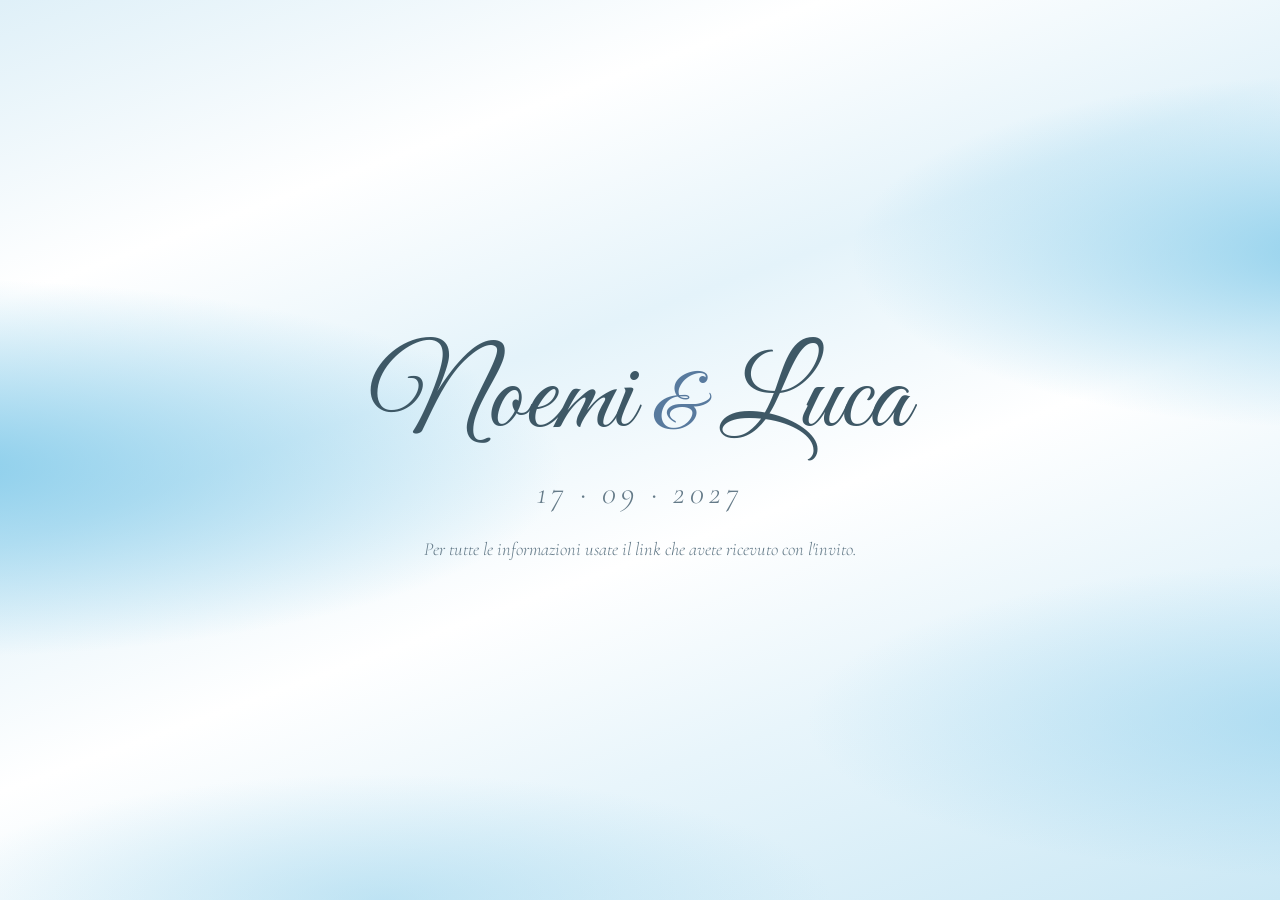
==== commit 8f62cec2: "Sfondo acquerello azzurro come l'invito Nozze Co-Authored-By: Claude Opus 5.5 <noreply@anthropic.com" ====
--- a/index.html
+++ b/index.html
@@ -15,10 +15,16 @@
     body {
       min-height: 100vh; display: grid; place-items: center; text-align: center; padding: 2rem;
       font-family: "Jost", system-ui, sans-serif; font-weight: 300; color: #3e5866;
+      background: #f5fafd;
+    }
+    body::before {
+      content: ""; position: fixed; inset: 0; z-index: -1; pointer-events: none;
       background:
-        radial-gradient(ellipse at 20% 15%, rgba(143, 208, 234, .55), transparent 55%),
-        radial-gradient(ellipse at 85% 85%, rgba(163, 184, 162, .3), transparent 55%),
-        #f5fafd;
+        radial-gradient(ellipse 70% 30% at -5% 52%, rgba(120, 198, 232, .85), transparent 70%),
+        radial-gradient(ellipse 55% 28% at 105% 28%, rgba(120, 198, 232, .8), transparent 70%),
+        radial-gradient(ellipse 60% 25% at 105% 80%, rgba(140, 206, 236, .6), transparent 70%),
+        radial-gradient(ellipse 50% 20% at 30% 100%, rgba(150, 210, 236, .5), transparent 70%),
+        linear-gradient(160deg, #dff0f8 0%, #ffffff 22%, #e4f3fa 40%, #ffffff 58%, #e8f5fb 74%, #cbe8f5 100%);
     }
     h1 { font-family: "Great Vibes", cursive; font-weight: 400; font-size: clamp(3.5rem, 14vw, 7rem); line-height: 1.1; }
     h1 span { color: #587a9e; font-size: .7em; }
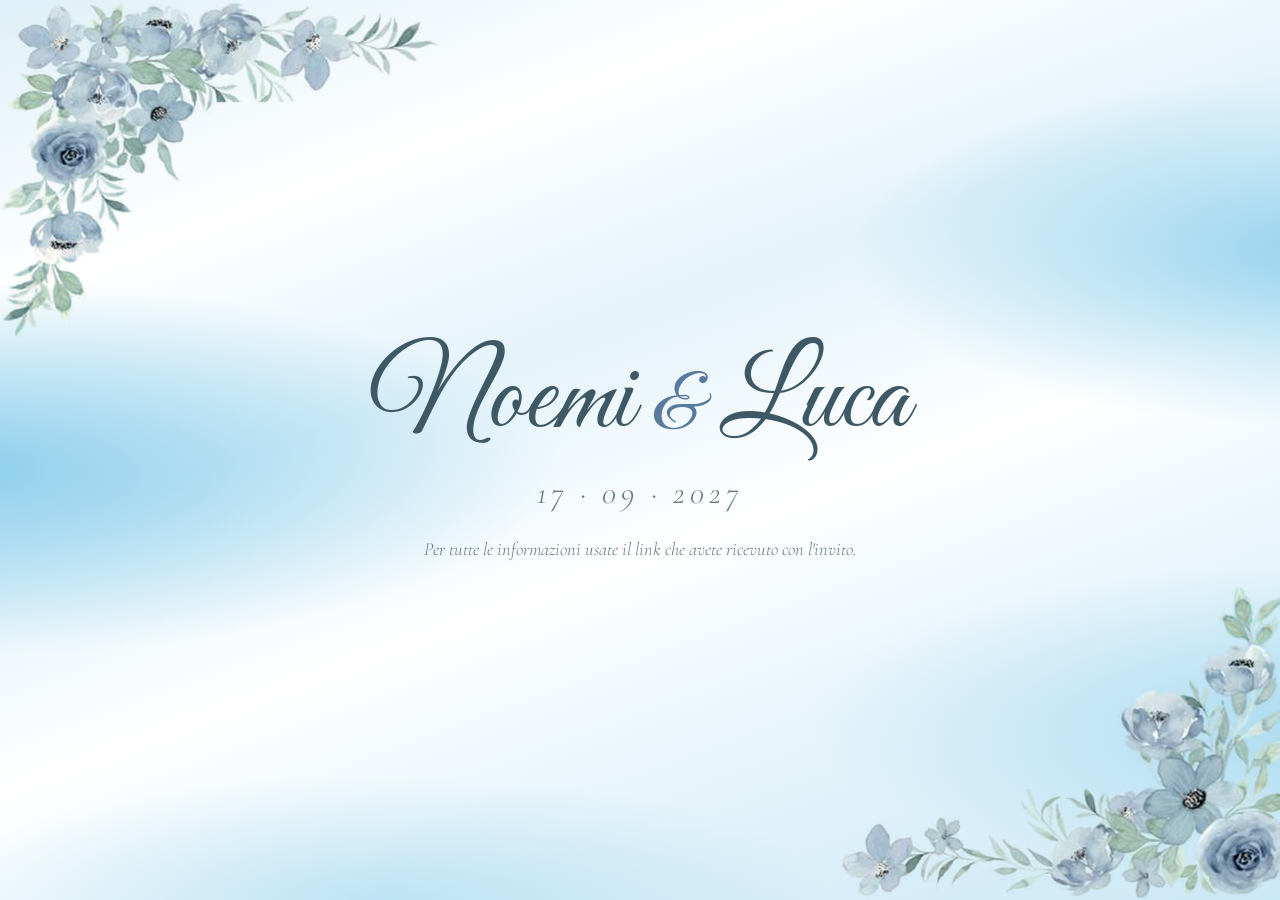
==== commit 0ee80011: "Fiori ad acquerello estratti dall'invito Nozze Co-Authored-By: Claude Opus 5.5 <noreply@anthropic.co" ====
--- a/index.html
+++ b/index.html
@@ -26,6 +26,9 @@
         radial-gradient(ellipse 50% 20% at 30% 100%, rgba(150, 210, 236, .5), transparent 70%),
         linear-gradient(160deg, #dff0f8 0%, #ffffff 22%, #e4f3fa 40%, #ffffff 58%, #e8f5fb 74%, #cbe8f5 100%);
     }
+    .fiori { position: fixed; width: clamp(180px, 52vw, 440px); pointer-events: none; z-index: -1; }
+    .fiori--tl { top: 0; left: 0; }
+    .fiori--br { bottom: 0; right: 0; }
     h1 { font-family: "Great Vibes", cursive; font-weight: 400; font-size: clamp(3.5rem, 14vw, 7rem); line-height: 1.1; }
     h1 span { color: #587a9e; font-size: .7em; }
     .date { font-family: "Cormorant Garamond", Georgia, serif; font-size: clamp(1.4rem, 5vw, 2rem); letter-spacing: .15em; margin: .6rem 0 1.6rem; }
@@ -33,6 +36,8 @@
   </style>
 </head>
 <body>
+  <img class="fiori fiori--tl" src="assets/fiori-tl.png" alt="" aria-hidden="true">
+  <img class="fiori fiori--br" src="assets/fiori-mr.png" alt="" aria-hidden="true">
   <main>
     <h1>Noemi <span>&amp;</span> Luca</h1>
     <p class="date">17 · 09 · 2027</p>
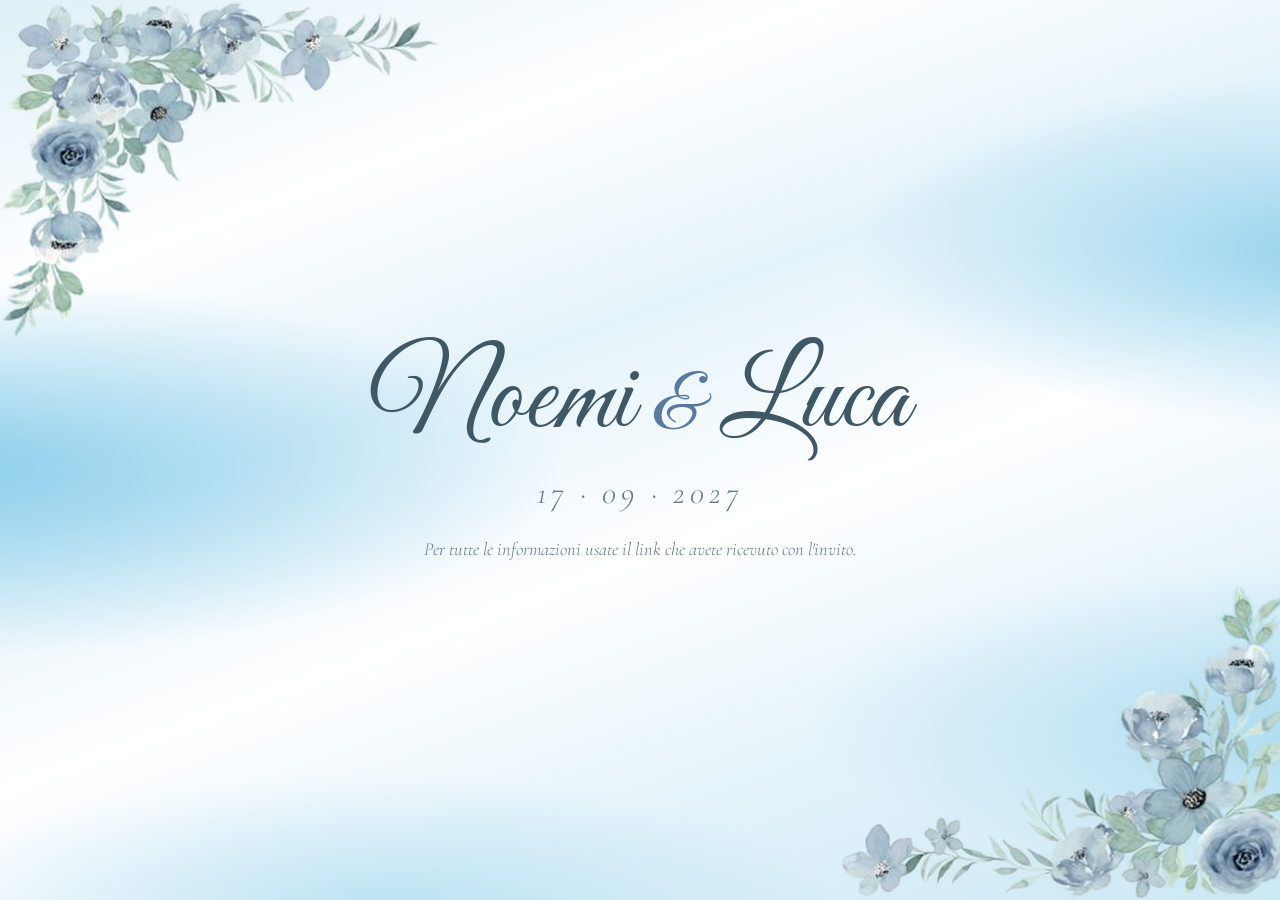
==== commit f994826d: "Sfondo bloccato: altezza fissa sul viewport grande, niente velature che scorrono Co-Authored-By: Cla" ====
--- a/index.html
+++ b/index.html
@@ -18,7 +18,7 @@
       background: #f5fafd;
     }
     body::before {
-      content: ""; position: fixed; inset: 0; z-index: -1; pointer-events: none;
+      content: ""; position: fixed; top: 0; left: 0; width: 100%; height: 100vh; height: 100lvh; z-index: -1; pointer-events: none; transform: translateZ(0);
       background:
         radial-gradient(ellipse 70% 30% at -5% 52%, rgba(120, 198, 232, .85), transparent 70%),
         radial-gradient(ellipse 55% 28% at 105% 28%, rgba(120, 198, 232, .8), transparent 70%),
